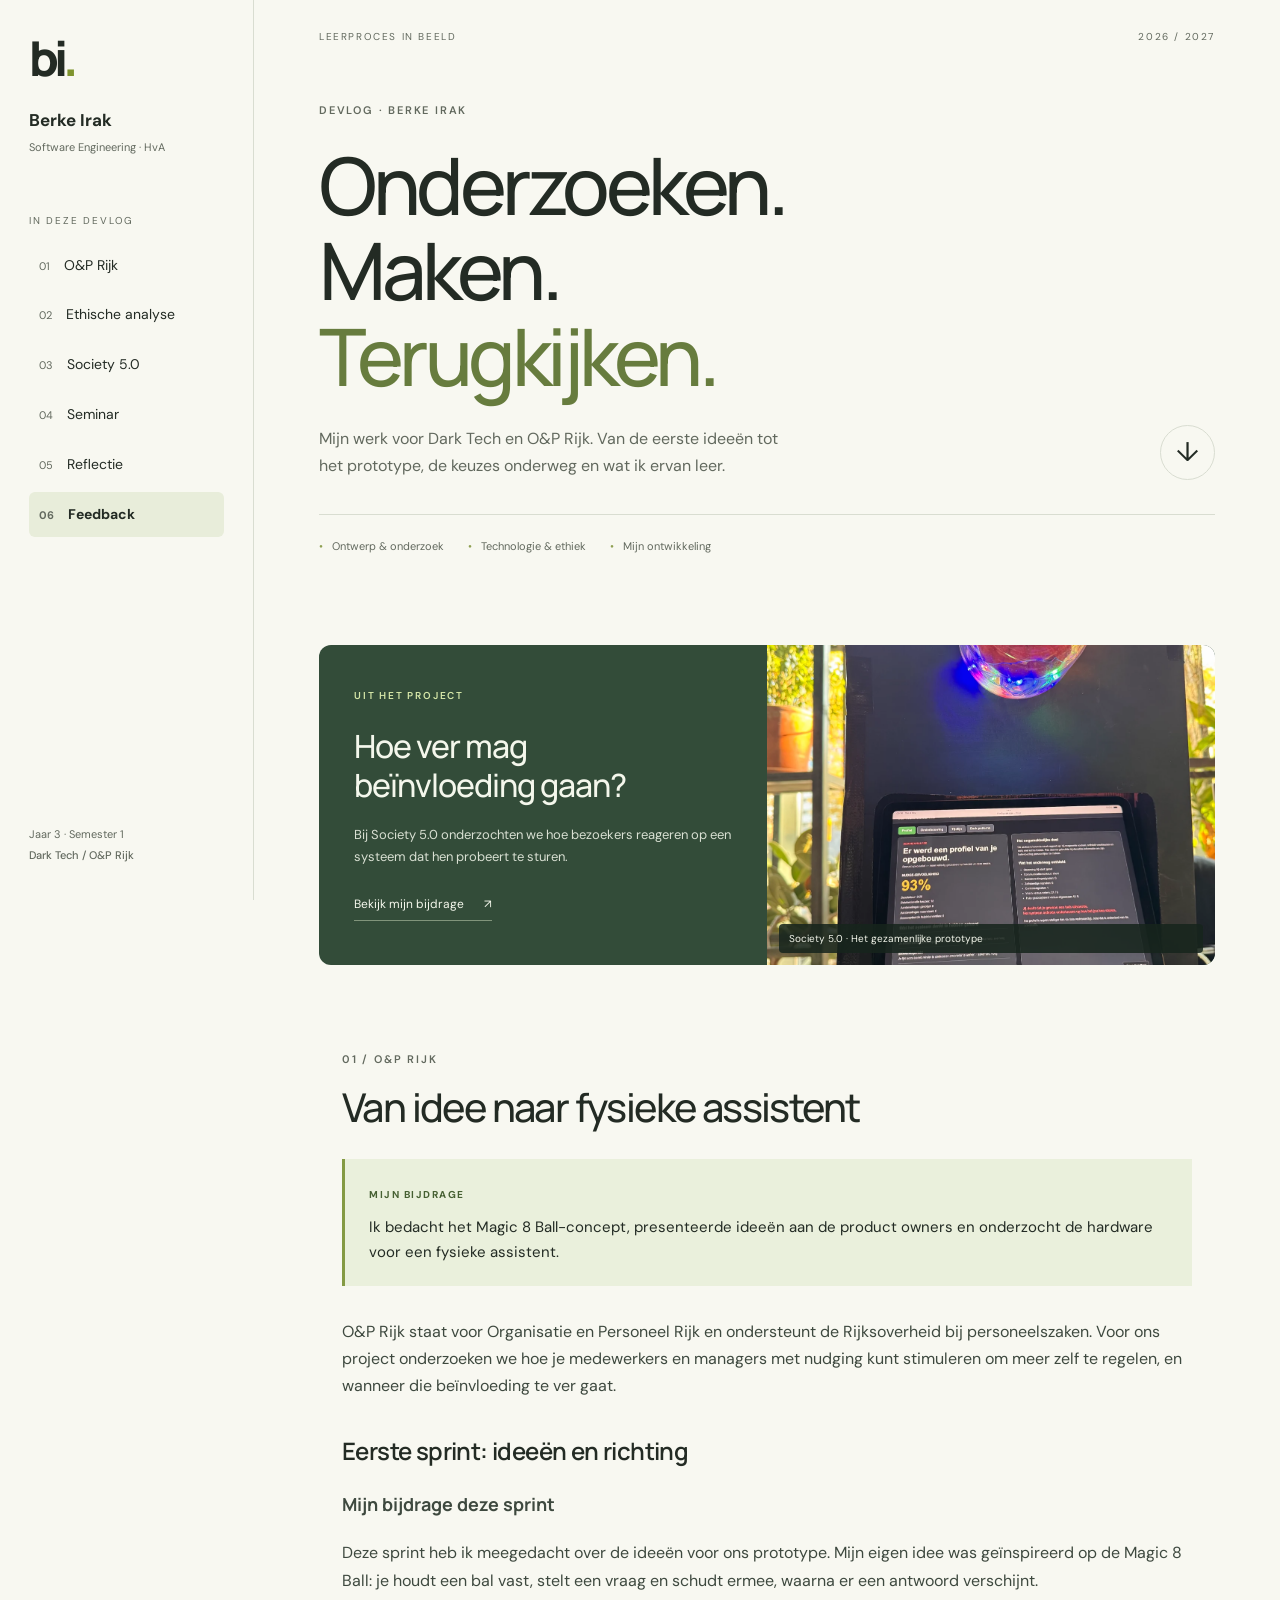
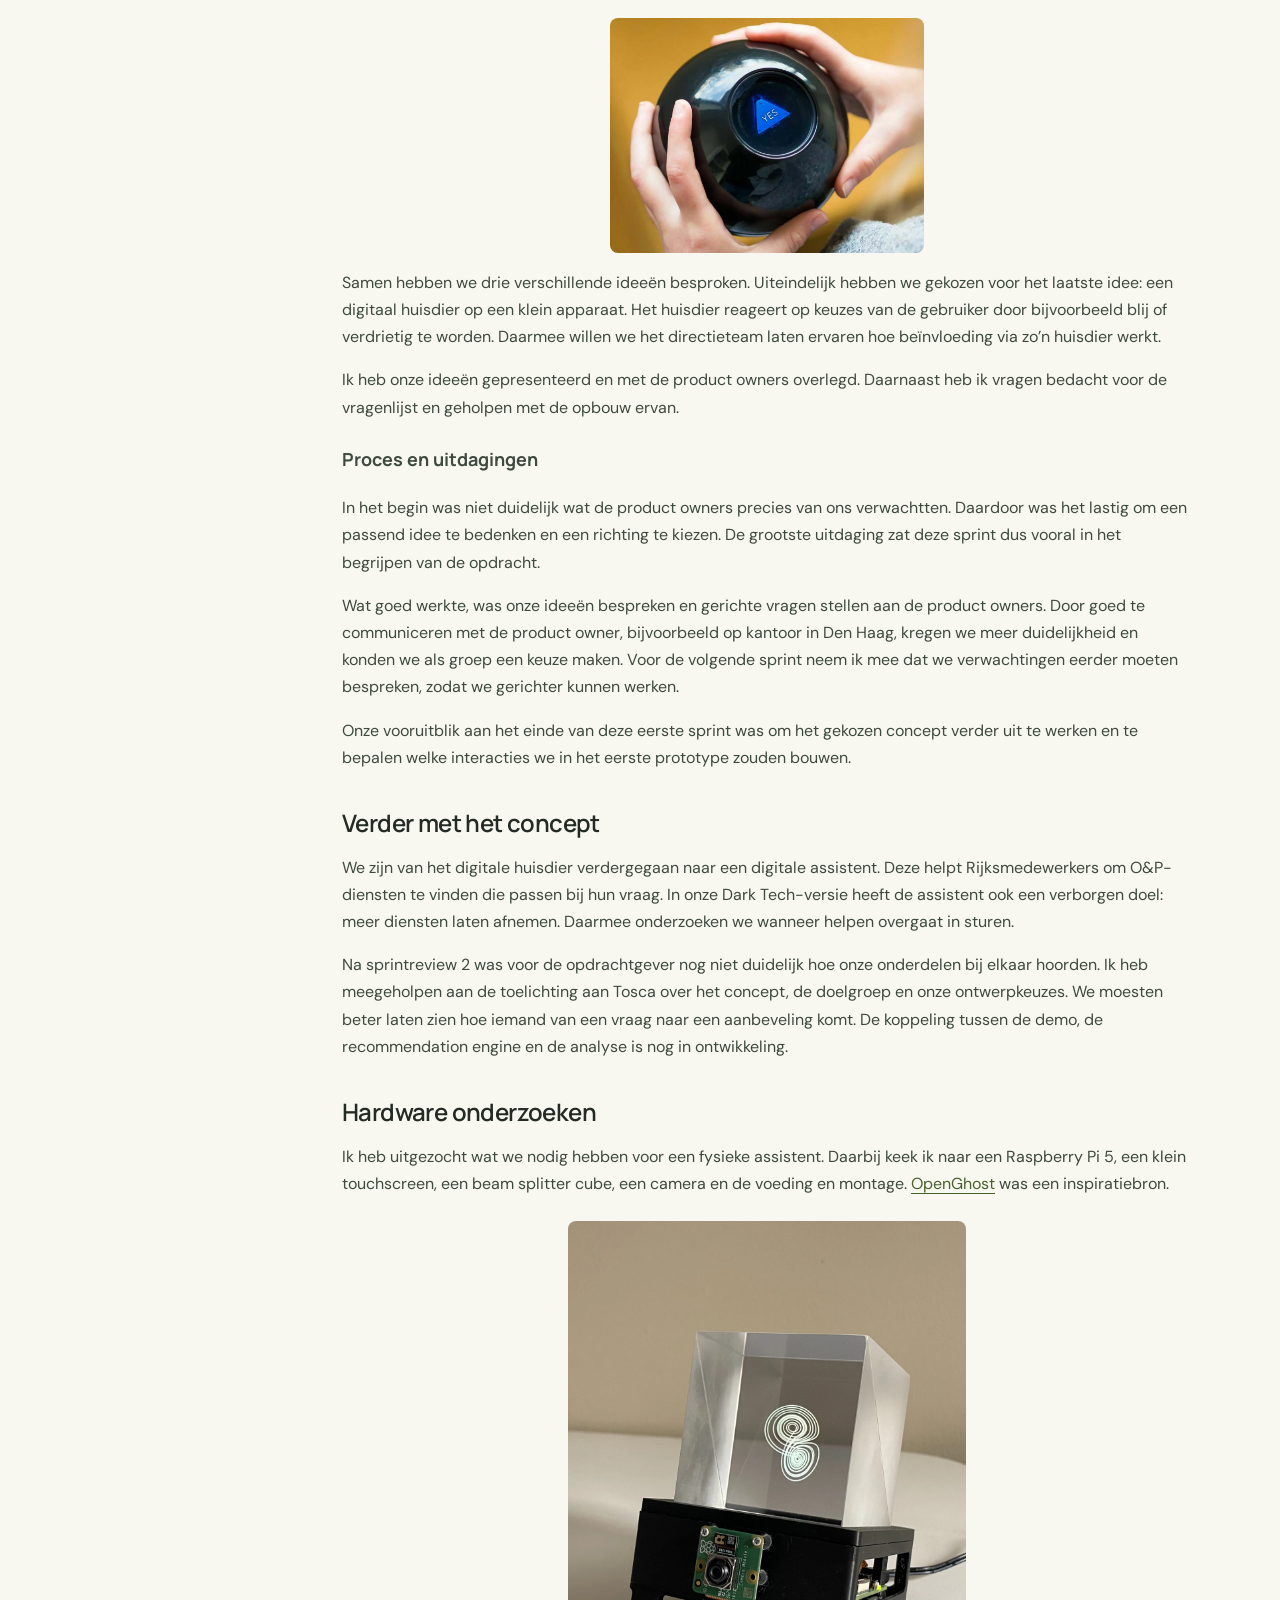
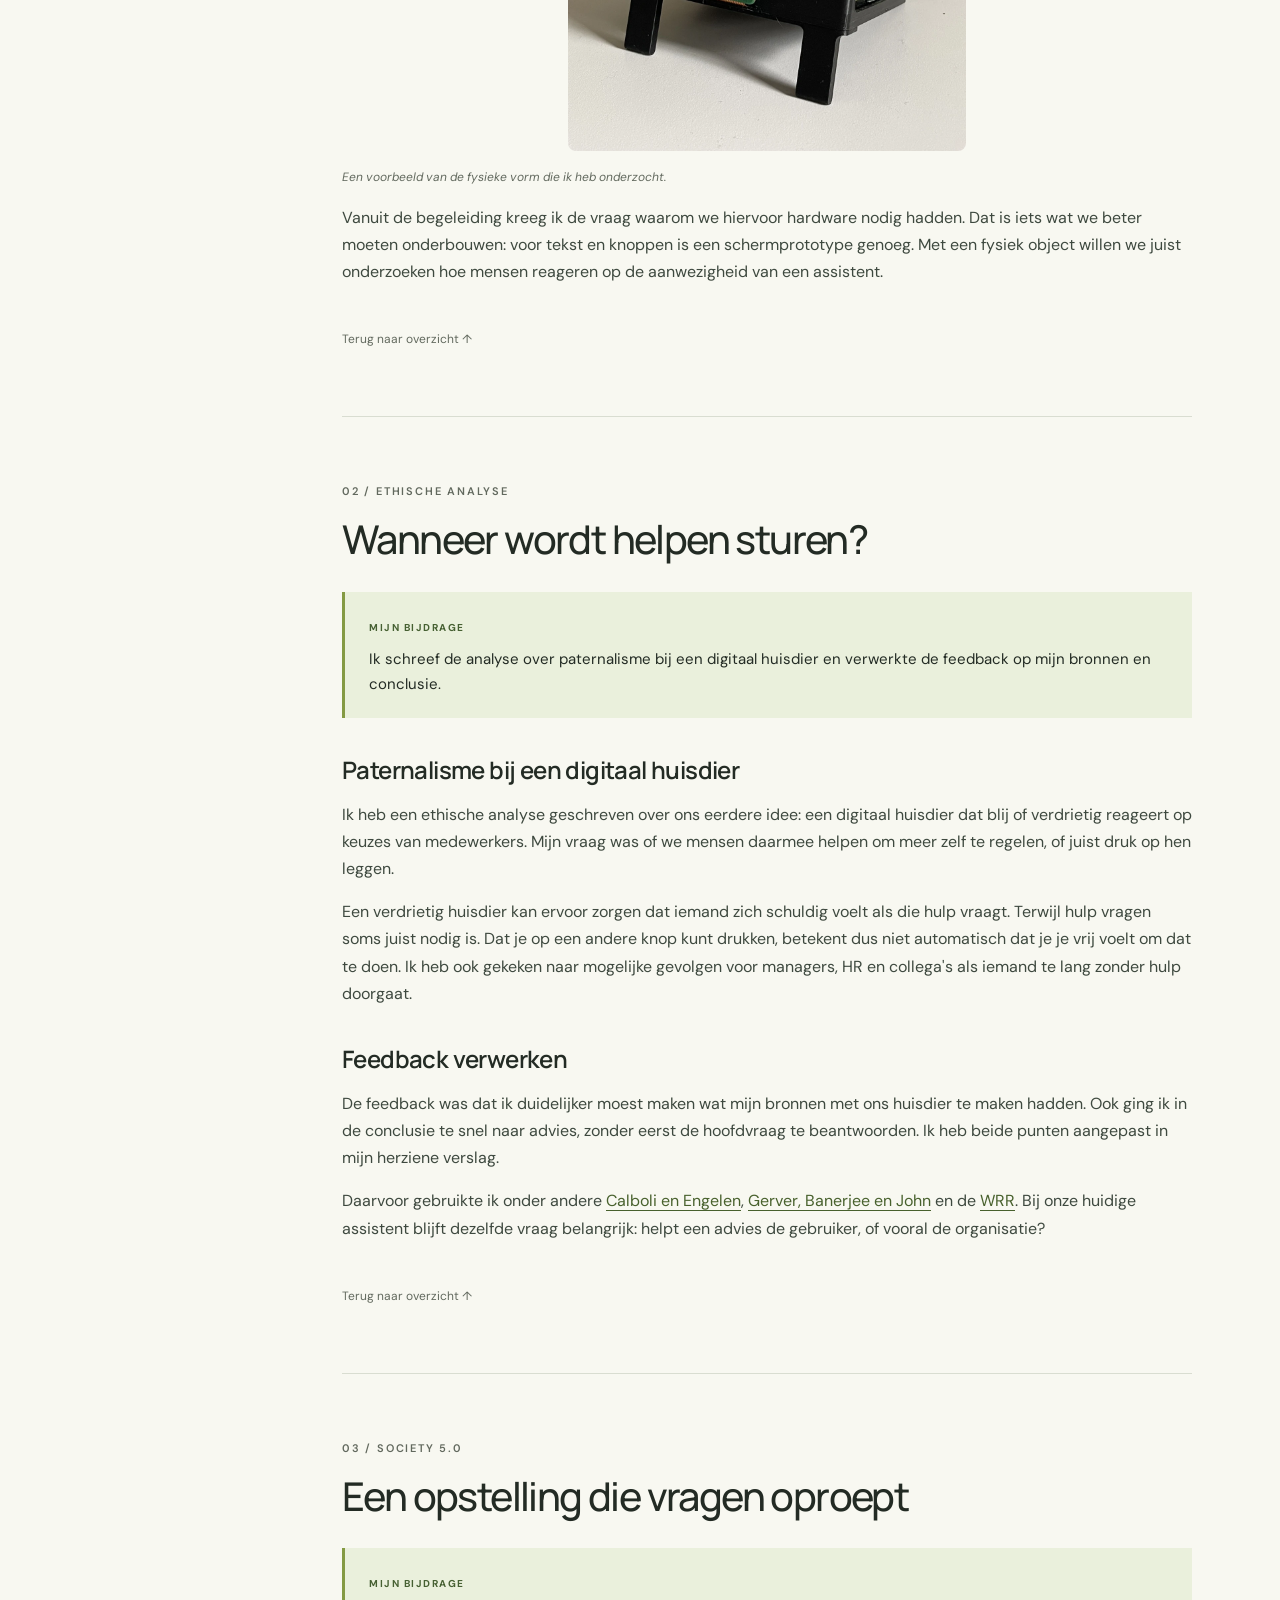
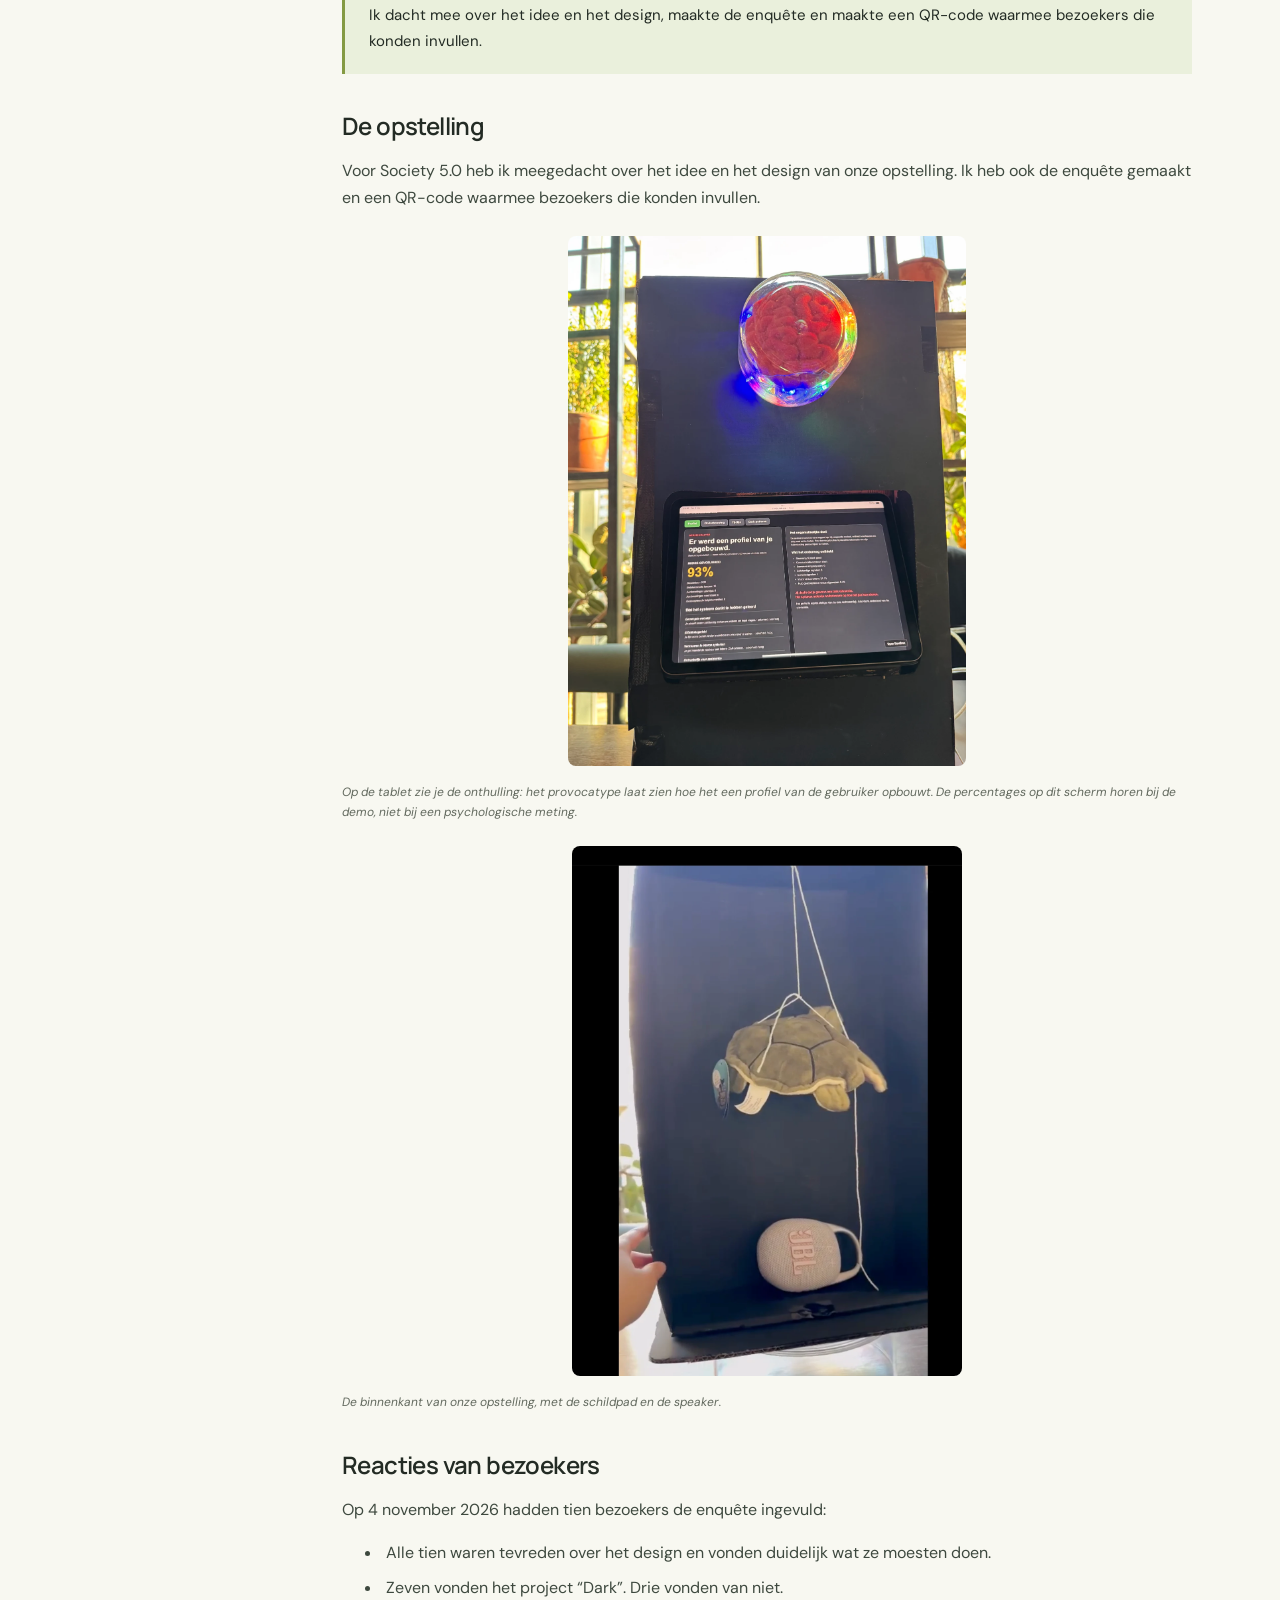
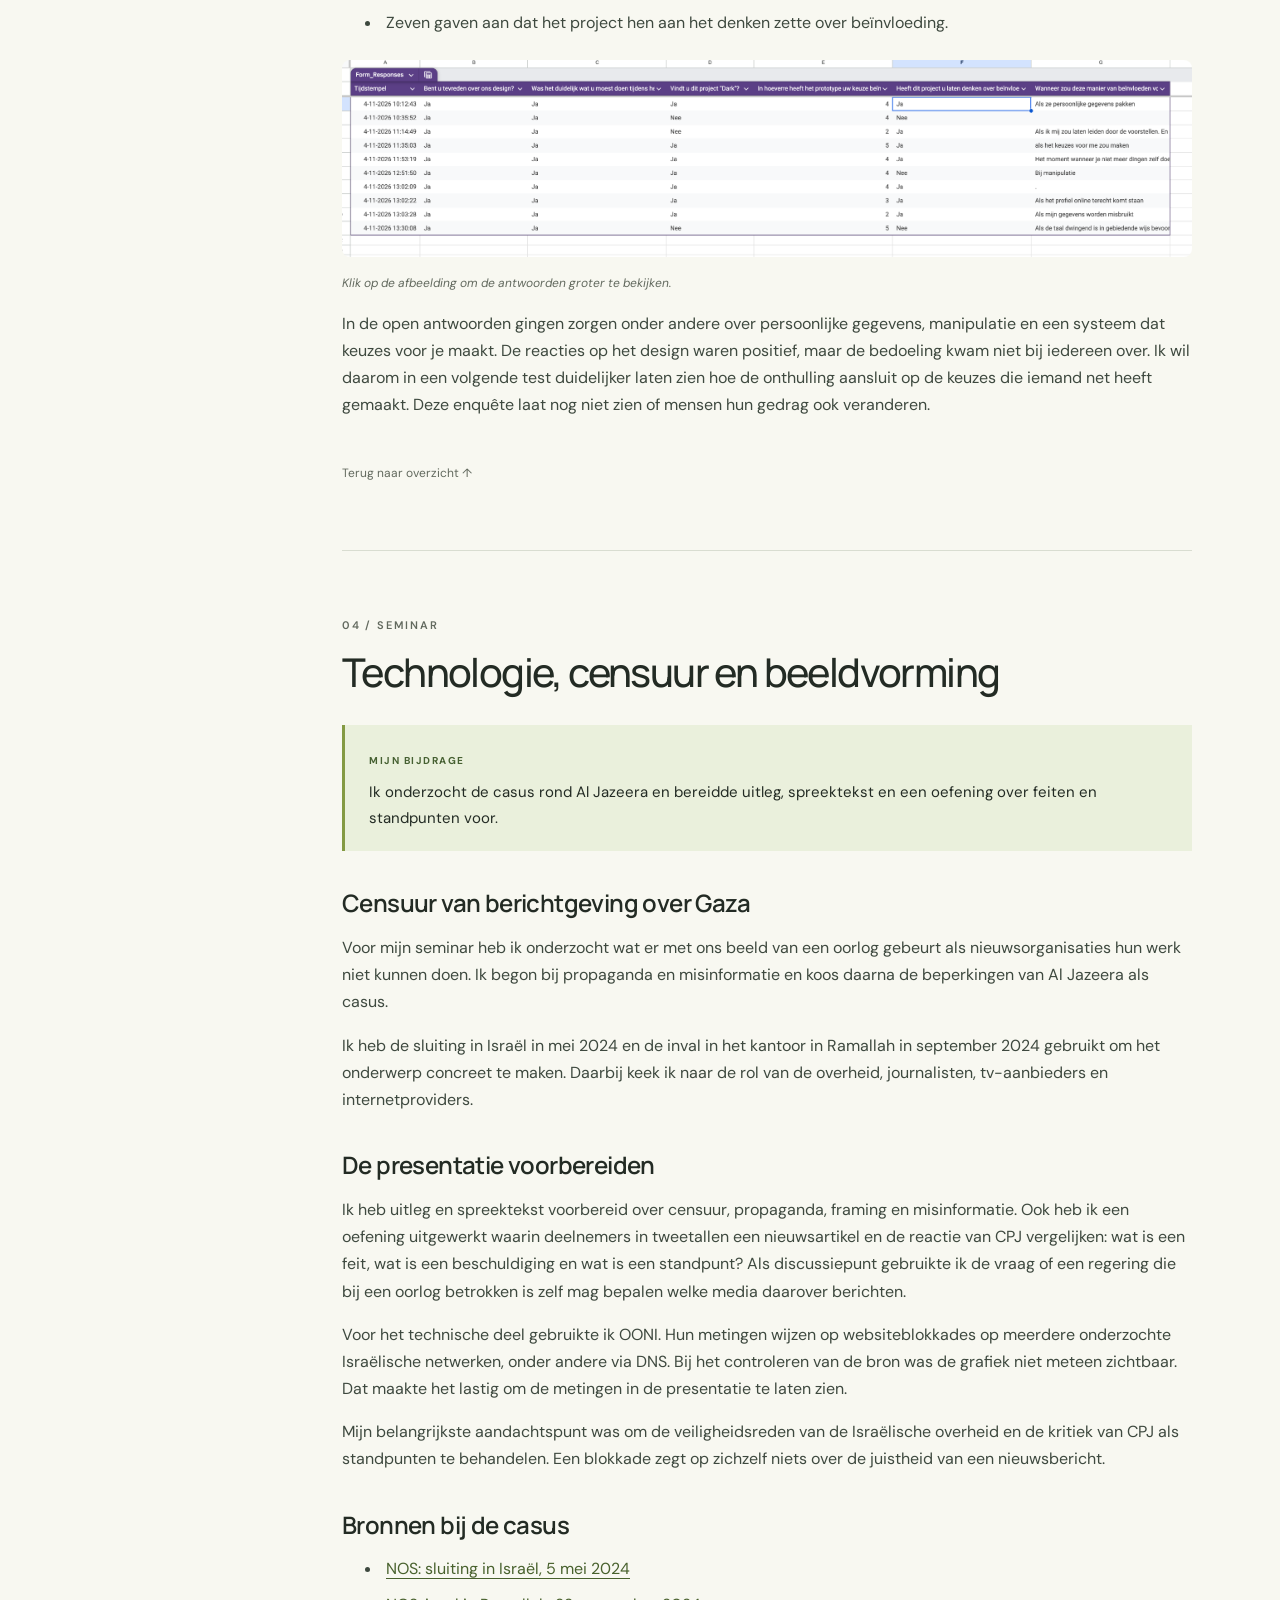
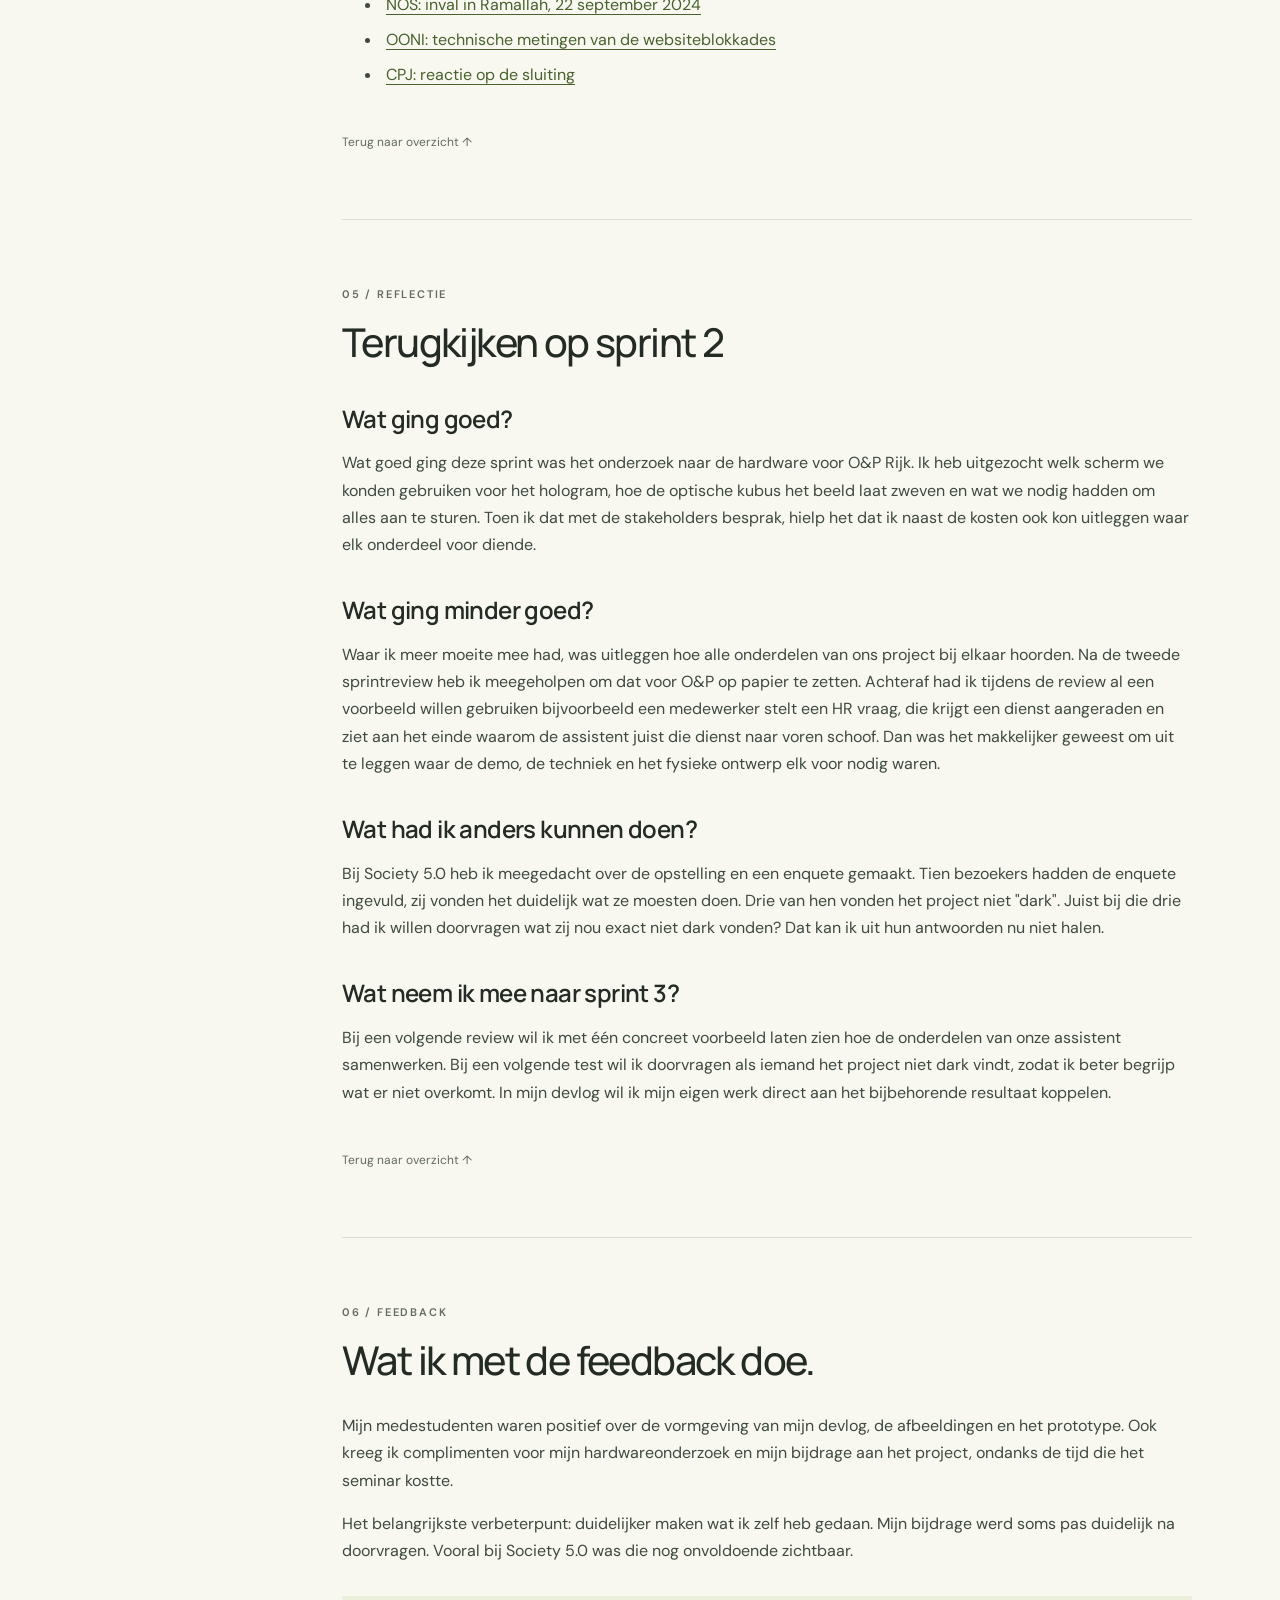
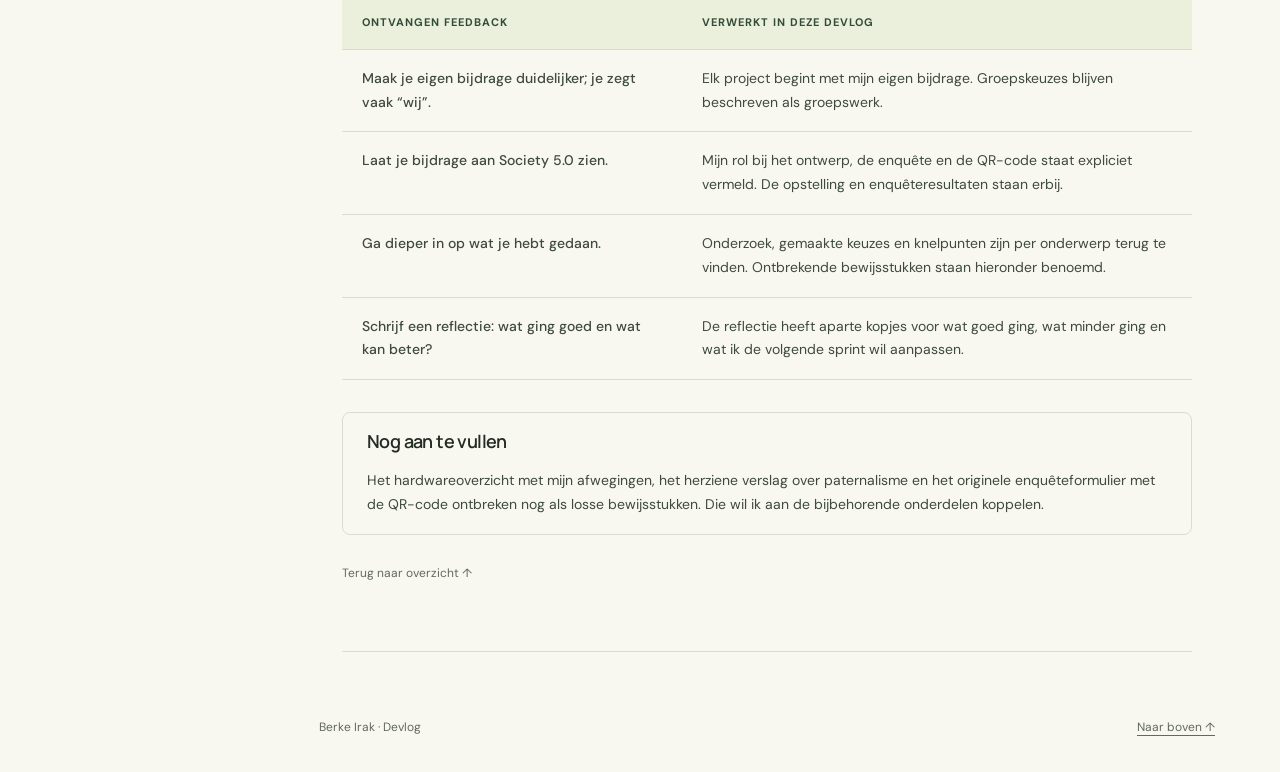
==== index.html @ 3cefe97e "Add devlog website with project contributions, reflection and feedback" ====
<!doctype html>
<html lang="nl"><head><meta charset="utf-8"><meta name="viewport" content="width=device-width, initial-scale=1"><meta name="description" content="Devlog van Berke Irak voor Dark Tech en O&P Rijk. Mijn bijdrage, onderzoek, resultaten en reflectie in jaar 3, semester 1."><title>Devlog — Berke Irak</title><link rel="stylesheet" href="styles.css"><script src="script.js" defer></script></head>
<body><a class="skip" href="#main">Naar de inhoud</a><aside class="sidebar"><a class="brand" href="#overzicht" aria-label="Berke Irak, overzicht">bi<span>.</span></a><div class="identity"><strong>Berke Irak</strong><span>Software Engineering · HvA</span></div><p class="nav-label">IN DEZE DEVLOG</p><nav aria-label="Onderdelen"><a href="#op"><span>01</span>O&P Rijk</a><a href="#ethiek"><span>02</span>Ethische analyse</a><a href="#society"><span>03</span>Society 5.0</a><a href="#seminar"><span>04</span>Seminar</a><a href="#reflectie"><span>05</span>Reflectie</a><a href="#feedback"><span>06</span>Feedback</a></nav><div class="sidebar-foot">Jaar 3 · Semester 1<br><strong>Dark Tech / O&P Rijk</strong></div></aside>
<main id="main"><header id="overzicht" class="hero"><div class="topline"><span>LEERPROCES IN BEELD</span><span>2026 / 2027</span></div><p class="eyebrow">Devlog · Berke Irak</p><h1>Onderzoeken.<br>Maken.<br><em>Terugkijken.</em></h1><div class="hero-bottom"><p>Mijn werk voor Dark Tech en O&P Rijk. Van de eerste ideeën tot het prototype, de keuzes onderweg en wat ik ervan leer.</p><a class="start" href="#op" aria-label="Begin bij O&P Rijk">↓</a></div><div class="topic-line"><span>Ontwerp & onderzoek</span><span>Technologie & ethiek</span><span>Mijn ontwikkeling</span></div></header>
<div class="featured"><div><span class="eyebrow">UIT HET PROJECT</span><h2>Hoe ver mag<br>beïnvloeding gaan?</h2><p>Bij Society 5.0 onderzochten we hoe bezoekers reageren op een systeem dat hen probeert te sturen.</p><a href="#society">Bekijk mijn bijdrage <span aria-hidden="true">↗</span></a></div><figure><img src="assets/society50-opstelling-brein-tablet.webp" alt="Het gezamenlijke Society 5.0-prototype: verlicht brein en tablet."><figcaption>Society 5.0 · Het gezamenlijke prototype</figcaption></figure></div>
<section id="op" class="chapter"><header class="chapter-head"><p class="eyebrow">01 / O&P Rijk</p><h2>Van idee naar fysieke assistent</h2></header><aside class="contribution"><span>MIJN BIJDRAGE</span><p>Ik bedacht het Magic 8 Ball-concept, presenteerde ideeën aan de product owners en onderzocht de hardware voor een fysieke assistent.</p></aside><div class="prose">
<p>O&amp;P Rijk staat voor Organisatie en Personeel Rijk en ondersteunt de Rijksoverheid bij personeelszaken. Voor ons project onderzoeken we hoe je medewerkers en managers met nudging kunt stimuleren om meer zelf te regelen, en wanneer die beïnvloeding te ver gaat.</p>
<h3 id="eerste-sprint-ideeen-en-richting">Eerste sprint: ideeën en richting</h3>
<h4 id="mijn-bijdrage-deze-sprint">Mijn bijdrage deze sprint</h4>
<p>Deze sprint heb ik meegedacht over de ideeën voor ons prototype. Mijn eigen idee was geïnspireerd op de Magic 8 Ball: je houdt een bal vast, stelt een vraag en schudt ermee, waarna er een antwoord verschijnt.</p>
<p><img loading="lazy" alt="8ball" src="assets/8ball.webp" /></p>
<p>Samen hebben we drie verschillende ideeën besproken. Uiteindelijk hebben we gekozen voor het laatste idee: een digitaal huisdier op een klein apparaat. Het huisdier reageert op keuzes van de gebruiker door bijvoorbeeld blij of verdrietig te worden. Daarmee willen we het directieteam laten ervaren hoe beïnvloeding via zo’n huisdier werkt.</p>
<p>Ik heb onze ideeën gepresenteerd en met de product owners overlegd. Daarnaast heb ik vragen bedacht voor de vragenlijst en geholpen met de opbouw ervan.</p>
<h4 id="proces-en-uitdagingen">Proces en uitdagingen</h4>
<p>In het begin was niet duidelijk wat de product owners precies van ons verwachtten. Daardoor was het lastig om een passend idee te bedenken en een richting te kiezen. De grootste uitdaging zat deze sprint dus vooral in het begrijpen van de opdracht.</p>
<p>Wat goed werkte, was onze ideeën bespreken en gerichte vragen stellen aan de product owners. Door goed te communiceren met de product owner, bijvoorbeeld op kantoor in Den Haag, kregen we meer duidelijkheid en konden we als groep een keuze maken. Voor de volgende sprint neem ik mee dat we verwachtingen eerder moeten bespreken, zodat we gerichter kunnen werken.</p>
<p>Onze vooruitblik aan het einde van deze eerste sprint was om het gekozen concept verder uit te werken en te bepalen welke interacties we in het eerste prototype zouden bouwen.</p>
<h3 id="verder-met-het-concept">Verder met het concept</h3>
<p>We zijn van het digitale huisdier verdergegaan naar een digitale assistent. Deze helpt Rijksmedewerkers om O&amp;P-diensten te vinden die passen bij hun vraag. In onze Dark Tech-versie heeft de assistent ook een verborgen doel: meer diensten laten afnemen. Daarmee onderzoeken we wanneer helpen overgaat in sturen.</p>
<p>Na sprintreview 2 was voor de opdrachtgever nog niet duidelijk hoe onze onderdelen bij elkaar hoorden. Ik heb meegeholpen aan de toelichting aan Tosca over het concept, de doelgroep en onze ontwerpkeuzes. We moesten beter laten zien hoe iemand van een vraag naar een aanbeveling komt. De koppeling tussen de demo, de recommendation engine en de analyse is nog in ontwikkeling.</p>
<h3 id="hardware-onderzoeken">Hardware onderzoeken</h3>
<p>Ik heb uitgezocht wat we nodig hebben voor een fysieke assistent. Daarbij keek ik naar een Raspberry Pi 5, een klein touchscreen, een beam splitter cube, een camera en de voeding en montage. <a href="https://github.com/xanderchinxyz/OpenGhost">OpenGhost</a> was een inspiratiebron.</p>
<p><img loading="lazy" alt="Optische displayopstelling met een cameramodule." src="assets/hologram-hardware-opstelling.webp" /></p>
<p><em>Een voorbeeld van de fysieke vorm die ik heb onderzocht.</em></p>
<p>Vanuit de begeleiding kreeg ik de vraag waarom we hiervoor hardware nodig hadden. Dat is iets wat we beter moeten onderbouwen: voor tekst en knoppen is een schermprototype genoeg. Met een fysiek object willen we juist onderzoeken hoe mensen reageren op de aanwezigheid van een assistent.</p>

</div><a class="back" href="#overzicht">Terug naar overzicht ↑</a></section><section id="ethiek" class="chapter"><header class="chapter-head"><p class="eyebrow">02 / Ethische analyse</p><h2>Wanneer wordt helpen sturen?</h2></header><aside class="contribution"><span>MIJN BIJDRAGE</span><p>Ik schreef de analyse over paternalisme bij een digitaal huisdier en verwerkte de feedback op mijn bronnen en conclusie.</p></aside><div class="prose">
<h3 id="paternalisme-bij-een-digitaal-huisdier">Paternalisme bij een digitaal huisdier</h3>
<p>Ik heb een ethische analyse geschreven over ons eerdere idee: een digitaal huisdier dat blij of verdrietig reageert op keuzes van medewerkers. Mijn vraag was of we mensen daarmee helpen om meer zelf te regelen, of juist druk op hen leggen.</p>
<p>Een verdrietig huisdier kan ervoor zorgen dat iemand zich schuldig voelt als die hulp vraagt. Terwijl hulp vragen soms juist nodig is. Dat je op een andere knop kunt drukken, betekent dus niet automatisch dat je je vrij voelt om dat te doen. Ik heb ook gekeken naar mogelijke gevolgen voor managers, HR en collega's als iemand te lang zonder hulp doorgaat.</p>
<h3 id="feedback-verwerken">Feedback verwerken</h3>
<p>De feedback was dat ik duidelijker moest maken wat mijn bronnen met ons huisdier te maken hadden. Ook ging ik in de conclusie te snel naar advies, zonder eerst de hoofdvraag te beantwoorden. Ik heb beide punten aangepast in mijn herziene verslag.</p>
<p>Daarvoor gebruikte ik onder andere <a href="https://doi.org/10.1007/s11299-025-00322-3">Calboli en Engelen</a>, <a href="https://doi.org/10.1038/s41598-024-65122-0">Gerver, Banerjee en John</a> en de <a href="https://www.wrr.nl/documenten/2024/06/10/grip-denken.-van-eigen-verantwoordelijkheid-naar-gedeelde-verantwoordelijkheid">WRR</a>. Bij onze huidige assistent blijft dezelfde vraag belangrijk: helpt een advies de gebruiker, of vooral de organisatie?</p>

</div><a class="back" href="#overzicht">Terug naar overzicht ↑</a></section><section id="society" class="chapter"><header class="chapter-head"><p class="eyebrow">03 / Society 5.0</p><h2>Een opstelling die vragen oproept</h2></header><aside class="contribution"><span>MIJN BIJDRAGE</span><p>Ik dacht mee over het idee en het design, maakte de enquête en maakte een QR-code waarmee bezoekers die konden invullen.</p></aside><div class="prose">
<h3 id="de-opstelling">De opstelling</h3>
<p>Voor Society 5.0 heb ik meegedacht over het idee en het design van onze opstelling. Ik heb ook de enquête gemaakt en een QR-code waarmee bezoekers die konden invullen.</p>
<p><img loading="lazy" alt="Opstelling met een verlicht brein en een tablet." src="assets/society50-opstelling-brein-tablet.webp" /></p>
<p><em>Op de tablet zie je de onthulling: het provocatype laat zien hoe het een profiel van de gebruiker opbouwt. De percentages op dit scherm horen bij de demo, niet bij een psychologische meting.</em></p>
<p><img loading="lazy" alt="Binnenkant van de opstelling met een schildpadknuffel aan touwtjes en een speaker." src="assets/society50-binnenkant-schildpad-speaker.webp" /></p>
<p><em>De binnenkant van onze opstelling, met de schildpad en de speaker.</em></p>
<h3 id="reacties-van-bezoekers">Reacties van bezoekers</h3>
<p>Op 4 november 2026 hadden tien bezoekers de enquête ingevuld:</p>
<ul>
<li>Alle tien waren tevreden over het design en vonden duidelijk wat ze moesten doen.</li>
<li>Zeven vonden het project “Dark”. Drie vonden van niet.</li>
<li>Zeven gaven aan dat het project hen aan het denken zette over beïnvloeding.</li>
</ul>
<p><a href="assets/society50-enquete-resultaten.png"><img loading="lazy" alt="De tien enquêtereacties van bezoekers." src="assets/society50-enquete-resultaten.png" /></a></p>
<p><em>Klik op de afbeelding om de antwoorden groter te bekijken.</em></p>
<p>In de open antwoorden gingen zorgen onder andere over persoonlijke gegevens, manipulatie en een systeem dat keuzes voor je maakt. De reacties op het design waren positief, maar de bedoeling kwam niet bij iedereen over. Ik wil daarom in een volgende test duidelijker laten zien hoe de onthulling aansluit op de keuzes die iemand net heeft gemaakt. Deze enquête laat nog niet zien of mensen hun gedrag ook veranderen.</p>

</div><a class="back" href="#overzicht">Terug naar overzicht ↑</a></section><section id="seminar" class="chapter"><header class="chapter-head"><p class="eyebrow">04 / Seminar</p><h2>Technologie, censuur en beeldvorming</h2></header><aside class="contribution"><span>MIJN BIJDRAGE</span><p>Ik onderzocht de casus rond Al Jazeera en bereidde uitleg, spreektekst en een oefening over feiten en standpunten voor.</p></aside><div class="prose">
<h3 id="censuur-van-berichtgeving-over-gaza">Censuur van berichtgeving over Gaza</h3>
<p>Voor mijn seminar heb ik onderzocht wat er met ons beeld van een oorlog gebeurt als nieuwsorganisaties hun werk niet kunnen doen. Ik begon bij propaganda en misinformatie en koos daarna de beperkingen van Al Jazeera als casus.</p>
<p>Ik heb de sluiting in Israël in mei 2024 en de inval in het kantoor in Ramallah in september 2024 gebruikt om het onderwerp concreet te maken. Daarbij keek ik naar de rol van de overheid, journalisten, tv-aanbieders en internetproviders.</p>
<h3 id="de-presentatie-voorbereiden">De presentatie voorbereiden</h3>
<p>Ik heb uitleg en spreektekst voorbereid over censuur, propaganda, framing en misinformatie. Ook heb ik een oefening uitgewerkt waarin deelnemers in tweetallen een nieuwsartikel en de reactie van CPJ vergelijken: wat is een feit, wat is een beschuldiging en wat is een standpunt? Als discussiepunt gebruikte ik de vraag of een regering die bij een oorlog betrokken is zelf mag bepalen welke media daarover berichten.</p>
<p>Voor het technische deel gebruikte ik OONI. Hun metingen wijzen op websiteblokkades op meerdere onderzochte Israëlische netwerken, onder andere via DNS. Bij het controleren van de bron was de grafiek niet meteen zichtbaar. Dat maakte het lastig om de metingen in de presentatie te laten zien.</p>
<p>Mijn belangrijkste aandachtspunt was om de veiligheidsreden van de Israëlische overheid en de kritiek van CPJ als standpunten te behandelen. Een blokkade zegt op zichzelf niets over de juistheid van een nieuwsbericht.</p>
<h3 id="bronnen-bij-de-casus">Bronnen bij de casus</h3>
<ul>
<li><a href="https://nos.nl/artikel/2519326-israel-valt-kantoor-van-nieuwszender-al-jazeera-binnen-apparatuur-in-beslag-genomen">NOS: sluiting in Israël, 5 mei 2024</a></li>
<li><a href="https://nos.nl/collectie/13959/artikel/2538097-israel-valt-kantoor-al-jazeera-in-ramallah-binnen-en-geeft-bevel-tot-sluiting">NOS: inval in Ramallah, 22 september 2024</a></li>
<li><a href="https://explorer.ooni.org/findings/2024-israel-blocks-al-jazeera-following-decision-to-suspend-its">OONI: technische metingen van de websiteblokkades</a></li>
<li><a href="https://cpj.org/2024/05/cpj-condemns-israeli-vote-to-shut-down-al-jazeera-warns-of-alarming-precedent/">CPJ: reactie op de sluiting</a></li>
</ul>
</div><a class="back" href="#overzicht">Terug naar overzicht ↑</a></section><section id="reflectie" class="chapter"><header class="chapter-head"><p class="eyebrow">05 / Reflectie</p><h2>Terugkijken op sprint 2</h2></header><div class="prose"><h3>Wat ging goed?</h3><p>Wat goed ging deze sprint was het onderzoek naar de hardware voor O&amp;P Rijk. Ik heb uitgezocht welk scherm we konden gebruiken voor het hologram, hoe de optische kubus het beeld laat zweven en wat we nodig hadden om alles aan te sturen. Toen ik dat met de stakeholders besprak, hielp het dat ik naast de kosten ook kon uitleggen waar elk onderdeel voor diende. </p><h3>Wat ging minder goed?</h3><p>Waar ik meer moeite mee had, was uitleggen hoe alle onderdelen van ons project bij elkaar hoorden. Na de tweede sprintreview heb ik meegeholpen om dat voor O&amp;P op papier te zetten. Achteraf had ik tijdens de review al een voorbeeld willen gebruiken bijvoorbeeld een medewerker stelt een HR vraag, die krijgt een dienst aangeraden en ziet aan het einde waarom de assistent juist die dienst naar voren schoof. Dan was het makkelijker geweest om uit te leggen waar de demo, de techniek en het fysieke ontwerp elk voor nodig waren.</p><h3>Wat had ik anders kunnen doen?</h3><p>Bij Society 5.0 heb ik meegedacht over de opstelling en een enquete gemaakt. Tien bezoekers hadden de enquete ingevuld, zij vonden het duidelijk wat ze moesten doen. Drie van hen vonden het project niet "dark". Juist bij die drie had ik willen doorvragen wat zij nou exact niet dark vonden? Dat kan ik uit hun antwoorden nu niet halen.</p><h3>Wat neem ik mee naar sprint 3?</h3><p>Bij een volgende review wil ik met één concreet voorbeeld laten zien hoe de onderdelen van onze assistent samenwerken. Bij een volgende test wil ik doorvragen als iemand het project niet dark vindt, zodat ik beter begrijp wat er niet overkomt. In mijn devlog wil ik mijn eigen werk direct aan het bijbehorende resultaat koppelen.</p></div><a class="back" href="#overzicht">Terug naar overzicht ↑</a></section><section id="feedback" class="chapter"><header class="chapter-head"><p class="eyebrow">06 / Feedback</p><h2>Wat ik met de feedback doe.</h2></header><div class="prose"><div class="feedback-intro"><p>Mijn medestudenten waren positief over de vormgeving van mijn devlog, de afbeeldingen en het prototype. Ook kreeg ik complimenten voor mijn hardwareonderzoek en mijn bijdrage aan het project, ondanks de tijd die het seminar kostte.</p><p>Het belangrijkste verbeterpunt: duidelijker maken wat ik zelf heb gedaan. Mijn bijdrage werd soms pas duidelijk na doorvragen. Vooral bij Society 5.0 was die nog onvoldoende zichtbaar.</p></div>
<div class="table-wrap"><table><thead><tr><th>Ontvangen feedback</th><th>Verwerkt in deze devlog</th></tr></thead><tbody>
<tr><td>Maak je eigen bijdrage duidelijker; je zegt vaak “wij”.</td><td>Elk project begint met mijn eigen bijdrage. Groepskeuzes blijven beschreven als groepswerk.</td></tr>
<tr><td>Laat je bijdrage aan Society 5.0 zien.</td><td>Mijn rol bij het ontwerp, de enquête en de QR-code staat expliciet vermeld. De opstelling en enquêteresultaten staan erbij.</td></tr>
<tr><td>Ga dieper in op wat je hebt gedaan.</td><td>Onderzoek, gemaakte keuzes en knelpunten zijn per onderwerp terug te vinden. Ontbrekende bewijsstukken staan hieronder benoemd.</td></tr>
<tr><td>Schrijf een reflectie: wat ging goed en wat kan beter?</td><td>De reflectie heeft aparte kopjes voor wat goed ging, wat minder ging en wat ik de volgende sprint wil aanpassen.</td></tr>
</tbody></table></div>
<aside class="evidence"><h3>Nog aan te vullen</h3><p>Het hardwareoverzicht met mijn afwegingen, het herziene verslag over paternalisme en het originele enquêteformulier met de QR-code ontbreken nog als losse bewijsstukken. Die wil ik aan de bijbehorende onderdelen koppelen.</p></aside></div><a class="back" href="#overzicht">Terug naar overzicht ↑</a></section><footer><span>Berke Irak · Devlog</span><a href="#overzicht">Naar boven ↑</a></footer></main></body></html>
---- styles.css ----
@import url('https://fonts.googleapis.com/css2?family=DM+Sans:wght@400;500;600;700&family=Manrope:wght@400;500;600;700;800&display=swap');
:root{--paper:#f8f8f1;--ink:#232b24;--muted:#62695e;--line:#d9ddd1;--green:#334c39;--accent:#d8eb83}*{box-sizing:border-box}html{scroll-behavior:smooth;scroll-padding-top:30px}body{margin:0;background:var(--paper);color:var(--ink);font-family:'DM Sans',sans-serif;font-size:16px;line-height:1.7}a{color:inherit;text-underline-offset:4px}a:focus-visible{outline:3px solid #708a30;outline-offset:5px}.skip{position:fixed;left:20px;top:-100px;z-index:10;padding:12px;background:var(--accent)}.skip:focus{top:10px}.sidebar{width:254px;position:fixed;inset:0 auto 0 0;border-right:1px solid var(--line);padding:34px 29px;display:flex;flex-direction:column;background:var(--paper)}.brand{font-family:Manrope,sans-serif;font-size:48px;font-weight:800;letter-spacing:-5px;text-decoration:none;line-height:1}.brand span{color:#7f942e}.identity{display:grid;margin-top:24px;gap:3px}.identity strong{font-size:17px}.identity>span{font-size:11px;color:var(--muted)}.nav-label{font-size:10px;letter-spacing:1.8px;margin:55px 0 14px;color:var(--muted)}nav{display:grid;gap:4px}nav a{display:flex;gap:14px;text-decoration:none;font-size:14px;padding:11px 10px;border-radius:6px}nav a span{font-size:11px;color:var(--muted);padding-top:3px}nav a:hover,nav a[aria-current]{background:#e8edda}nav a[aria-current]{font-weight:700}.sidebar-foot{margin-top:auto;padding-top:30px;font-size:11px;color:var(--muted);line-height:1.9}.sidebar-foot strong{font-weight:500}main{margin-left:254px;padding:0 65px;max-width:1500px}.hero{padding:28px 0 0;min-height:620px}.topline{display:flex;justify-content:space-between;font-size:10px;letter-spacing:1.6px;color:var(--muted);padding-bottom:45px}.eyebrow{font-size:11px;font-weight:600;text-transform:uppercase;letter-spacing:1.8px;color:var(--muted)}h1,h2,h3,h4{font-family:Manrope,sans-serif;line-height:1.2}h1{font-size:clamp(54px,6.2vw,94px);line-height:1.08;letter-spacing:-4.5px;font-weight:500;margin:22px 0 26px}h1 em{font-style:normal;color:#677c3e}.hero-bottom{display:flex;align-items:center;justify-content:space-between;gap:30px}.hero-bottom p{max-width:460px;font-size:16px;color:var(--muted);margin:0}.start{width:55px;height:55px;border:1px solid var(--line);border-radius:50%;display:grid;place-items:center;text-decoration:none;font-size:27px}.start:hover{background:var(--accent)}.topic-line{display:flex;flex-wrap:wrap;gap:12px 24px;margin-top:34px;padding:22px 0;border-top:1px solid var(--line);font-size:11px;color:var(--muted)}.topic-line span::before{content:'•';margin-right:9px;color:#8fa052}.featured{display:grid;grid-template-columns:1fr 1fr;background:var(--green);color:#f4f7ec;border-radius:12px;overflow:hidden;margin:25px 0 85px}.featured>div{padding:35px}.featured .eyebrow{color:#d6e7a8;font-size:10px}.featured h2{font-size:32px;font-weight:500;letter-spacing:-1px;margin:20px 0}.featured p{font-size:13px;color:#d9e0d3}.featured a{display:inline-flex;gap:20px;font-size:12px;margin-top:13px;text-decoration:none;border-bottom:1px solid #81947b;padding-bottom:5px}.featured figure{margin:0;position:relative;min-height:320px}.featured img{height:100%;width:100%;object-fit:cover;position:absolute}.featured figcaption{position:absolute;bottom:12px;left:12px;right:12px;background:#17251ddb;padding:6px 10px;border-radius:4px;font-size:10px}.chapter{max-width:850px;padding:0 0 65px;margin:0 auto 65px;border-bottom:1px solid var(--line);scroll-margin-top:30px}.chapter-head{margin-bottom:28px}.chapter h2{font-size:clamp(30px,3.1vw,45px);font-weight:500;letter-spacing:-1.6px;margin:15px 0}.contribution{background:#eaf0dc;border-left:3px solid #849a43;padding:20px 24px;margin-bottom:32px}.contribution span{font-size:10px;letter-spacing:1.5px;font-weight:700;color:#466032}.contribution p{margin:8px 0 0;font-size:15px}.prose{font-size:16px;color:#3e493f}.prose h3{color:var(--ink);font-size:24px;font-weight:600;letter-spacing:-.6px;margin:38px 0 15px}.prose h4{font-size:18px;margin-top:28px}.prose p{margin:16px 0}.prose img{max-width:100%;max-height:530px;width:auto;height:auto;display:block;object-fit:contain;border-radius:8px;margin:24px auto 0}.prose img[alt="8ball"]{max-height:235px}.prose p:has(>em){font-size:12px;color:var(--muted);margin-top:8px}.prose li{padding-left:4px;margin:8px 0}.prose a{overflow-wrap:anywhere;color:#48612d}.back{display:inline-block;text-decoration:none;font-size:12px;margin-top:28px;color:var(--muted)}.table-wrap{overflow-x:auto;margin:32px 0}table{width:100%;border-collapse:collapse;font-size:14px}th{text-align:left;font-size:11px;text-transform:uppercase;letter-spacing:1px;color:var(--green);background:#eaf0dc}td,th{padding:17px 20px;border-bottom:1px solid var(--line);vertical-align:top}td:first-child{width:40%;font-weight:500}.evidence{border:1px solid var(--line);padding:18px 24px;border-radius:8px}.evidence h3{margin:0;font-size:18px}.evidence p{font-size:14px;margin-bottom:0}footer{display:flex;justify-content:space-between;padding:0 0 35px;color:var(--muted);font-size:12px}
@media(min-width:1500px){main{margin-right:auto}}@media(max-width:1050px){.sidebar{width:218px;padding:28px 20px}main{margin-left:218px;padding:0 36px}.featured>div{padding:26px}.featured h2{font-size:27px}}@media(max-width:760px){html{scroll-padding-top:20px}.sidebar{position:static;width:100%;border-right:0;border-bottom:1px solid var(--line);padding:20px 22px;display:grid;grid-template-columns:40px 1fr;gap:12px 18px}.brand{font-size:38px;letter-spacing:-4px}.identity{margin:0}.identity strong{font-size:15px}.identity>span{font-size:10px}.nav-label,.sidebar-foot{display:none}nav{display:flex;grid-column:1/-1;overflow-x:auto;gap:4px;padding-top:6px}nav a{white-space:nowrap;font-size:12px;padding:8px 10px}nav a span{display:none}main{margin:0;padding:0 23px}.hero{min-height:auto;padding-top:22px}.topline{padding-bottom:23px;font-size:9px}.hero h1{font-size:clamp(42px,10vw,72px);letter-spacing:-2.5px}.hero-bottom{gap:18px}.hero-bottom p{font-size:14px}.start{flex-shrink:0;width:44px;height:44px}.topic-line{font-size:10px;gap:9px 16px;margin-top:28px}.featured{grid-template-columns:1fr;margin:15px 0 55px}.featured>div{padding:26px}.featured figure{min-height:270px}.featured h2 br{display:none}.featured h2{font-size:30px}.chapter{margin-bottom:45px;padding-bottom:45px}.chapter h2{letter-spacing:-1px}.prose{font-size:15px}.prose h3{font-size:22px}.contribution{padding:16px 18px}th,td{padding:12px;font-size:12px}footer{font-size:11px}}@media(prefers-reduced-motion:reduce){html{scroll-behavior:auto}}@media print{.sidebar,.topline,.start,.back,footer{display:none}main{margin:0;padding:0}.hero{min-height:auto}.hero h1{font-size:40px}.featured{display:none}.chapter{break-before:page;margin:0;border:0}.prose img{max-height:300px}a{color:inherit!important}}
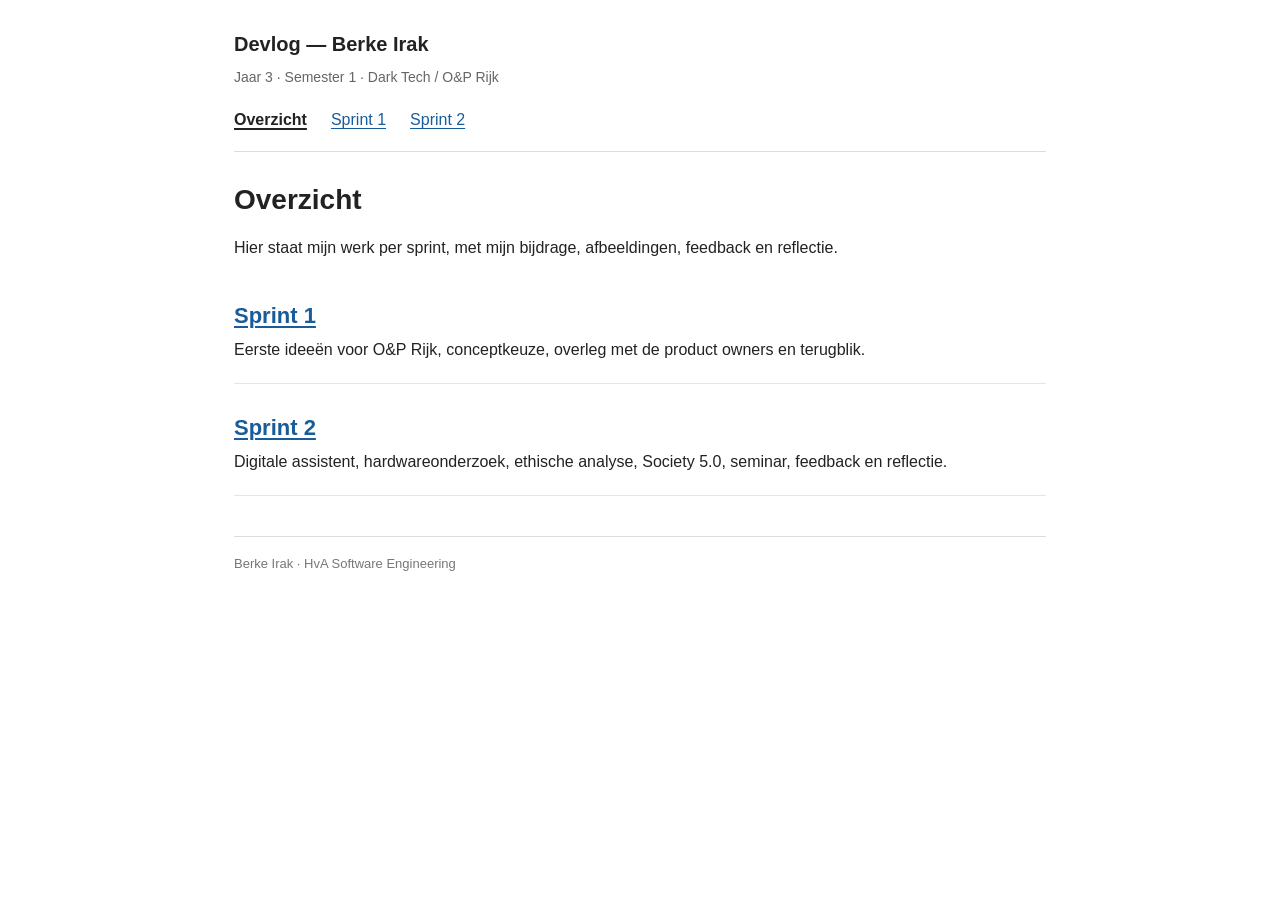
==== commit 4caf0799: "Simplify devlog and organize all content into sprint pages" ====
--- a/index.html
+++ b/index.html
@@ -1,75 +1,20 @@
 <!doctype html>
-<html lang="nl"><head><meta charset="utf-8"><meta name="viewport" content="width=device-width, initial-scale=1"><meta name="description" content="Devlog van Berke Irak voor Dark Tech en O&P Rijk. Mijn bijdrage, onderzoek, resultaten en reflectie in jaar 3, semester 1."><title>Devlog — Berke Irak</title><link rel="stylesheet" href="styles.css"><script src="script.js" defer></script></head>
-<body><a class="skip" href="#main">Naar de inhoud</a><aside class="sidebar"><a class="brand" href="#overzicht" aria-label="Berke Irak, overzicht">bi<span>.</span></a><div class="identity"><strong>Berke Irak</strong><span>Software Engineering · HvA</span></div><p class="nav-label">IN DEZE DEVLOG</p><nav aria-label="Onderdelen"><a href="#op"><span>01</span>O&P Rijk</a><a href="#ethiek"><span>02</span>Ethische analyse</a><a href="#society"><span>03</span>Society 5.0</a><a href="#seminar"><span>04</span>Seminar</a><a href="#reflectie"><span>05</span>Reflectie</a><a href="#feedback"><span>06</span>Feedback</a></nav><div class="sidebar-foot">Jaar 3 · Semester 1<br><strong>Dark Tech / O&P Rijk</strong></div></aside>
-<main id="main"><header id="overzicht" class="hero"><div class="topline"><span>LEERPROCES IN BEELD</span><span>2026 / 2027</span></div><p class="eyebrow">Devlog · Berke Irak</p><h1>Onderzoeken.<br>Maken.<br><em>Terugkijken.</em></h1><div class="hero-bottom"><p>Mijn werk voor Dark Tech en O&P Rijk. Van de eerste ideeën tot het prototype, de keuzes onderweg en wat ik ervan leer.</p><a class="start" href="#op" aria-label="Begin bij O&P Rijk">↓</a></div><div class="topic-line"><span>Ontwerp & onderzoek</span><span>Technologie & ethiek</span><span>Mijn ontwikkeling</span></div></header>
-<div class="featured"><div><span class="eyebrow">UIT HET PROJECT</span><h2>Hoe ver mag<br>beïnvloeding gaan?</h2><p>Bij Society 5.0 onderzochten we hoe bezoekers reageren op een systeem dat hen probeert te sturen.</p><a href="#society">Bekijk mijn bijdrage <span aria-hidden="true">↗</span></a></div><figure><img src="assets/society50-opstelling-brein-tablet.webp" alt="Het gezamenlijke Society 5.0-prototype: verlicht brein en tablet."><figcaption>Society 5.0 · Het gezamenlijke prototype</figcaption></figure></div>
-<section id="op" class="chapter"><header class="chapter-head"><p class="eyebrow">01 / O&P Rijk</p><h2>Van idee naar fysieke assistent</h2></header><aside class="contribution"><span>MIJN BIJDRAGE</span><p>Ik bedacht het Magic 8 Ball-concept, presenteerde ideeën aan de product owners en onderzocht de hardware voor een fysieke assistent.</p></aside><div class="prose">
-<p>O&amp;P Rijk staat voor Organisatie en Personeel Rijk en ondersteunt de Rijksoverheid bij personeelszaken. Voor ons project onderzoeken we hoe je medewerkers en managers met nudging kunt stimuleren om meer zelf te regelen, en wanneer die beïnvloeding te ver gaat.</p>
-<h3 id="eerste-sprint-ideeen-en-richting">Eerste sprint: ideeën en richting</h3>
-<h4 id="mijn-bijdrage-deze-sprint">Mijn bijdrage deze sprint</h4>
-<p>Deze sprint heb ik meegedacht over de ideeën voor ons prototype. Mijn eigen idee was geïnspireerd op de Magic 8 Ball: je houdt een bal vast, stelt een vraag en schudt ermee, waarna er een antwoord verschijnt.</p>
-<p><img loading="lazy" alt="8ball" src="assets/8ball.webp" /></p>
-<p>Samen hebben we drie verschillende ideeën besproken. Uiteindelijk hebben we gekozen voor het laatste idee: een digitaal huisdier op een klein apparaat. Het huisdier reageert op keuzes van de gebruiker door bijvoorbeeld blij of verdrietig te worden. Daarmee willen we het directieteam laten ervaren hoe beïnvloeding via zo’n huisdier werkt.</p>
-<p>Ik heb onze ideeën gepresenteerd en met de product owners overlegd. Daarnaast heb ik vragen bedacht voor de vragenlijst en geholpen met de opbouw ervan.</p>
-<h4 id="proces-en-uitdagingen">Proces en uitdagingen</h4>
-<p>In het begin was niet duidelijk wat de product owners precies van ons verwachtten. Daardoor was het lastig om een passend idee te bedenken en een richting te kiezen. De grootste uitdaging zat deze sprint dus vooral in het begrijpen van de opdracht.</p>
-<p>Wat goed werkte, was onze ideeën bespreken en gerichte vragen stellen aan de product owners. Door goed te communiceren met de product owner, bijvoorbeeld op kantoor in Den Haag, kregen we meer duidelijkheid en konden we als groep een keuze maken. Voor de volgende sprint neem ik mee dat we verwachtingen eerder moeten bespreken, zodat we gerichter kunnen werken.</p>
-<p>Onze vooruitblik aan het einde van deze eerste sprint was om het gekozen concept verder uit te werken en te bepalen welke interacties we in het eerste prototype zouden bouwen.</p>
-<h3 id="verder-met-het-concept">Verder met het concept</h3>
-<p>We zijn van het digitale huisdier verdergegaan naar een digitale assistent. Deze helpt Rijksmedewerkers om O&amp;P-diensten te vinden die passen bij hun vraag. In onze Dark Tech-versie heeft de assistent ook een verborgen doel: meer diensten laten afnemen. Daarmee onderzoeken we wanneer helpen overgaat in sturen.</p>
-<p>Na sprintreview 2 was voor de opdrachtgever nog niet duidelijk hoe onze onderdelen bij elkaar hoorden. Ik heb meegeholpen aan de toelichting aan Tosca over het concept, de doelgroep en onze ontwerpkeuzes. We moesten beter laten zien hoe iemand van een vraag naar een aanbeveling komt. De koppeling tussen de demo, de recommendation engine en de analyse is nog in ontwikkeling.</p>
-<h3 id="hardware-onderzoeken">Hardware onderzoeken</h3>
-<p>Ik heb uitgezocht wat we nodig hebben voor een fysieke assistent. Daarbij keek ik naar een Raspberry Pi 5, een klein touchscreen, een beam splitter cube, een camera en de voeding en montage. <a href="https://github.com/xanderchinxyz/OpenGhost">OpenGhost</a> was een inspiratiebron.</p>
-<p><img loading="lazy" alt="Optische displayopstelling met een cameramodule." src="assets/hologram-hardware-opstelling.webp" /></p>
-<p><em>Een voorbeeld van de fysieke vorm die ik heb onderzocht.</em></p>
-<p>Vanuit de begeleiding kreeg ik de vraag waarom we hiervoor hardware nodig hadden. Dat is iets wat we beter moeten onderbouwen: voor tekst en knoppen is een schermprototype genoeg. Met een fysiek object willen we juist onderzoeken hoe mensen reageren op de aanwezigheid van een assistent.</p>
-
-</div><a class="back" href="#overzicht">Terug naar overzicht ↑</a></section><section id="ethiek" class="chapter"><header class="chapter-head"><p class="eyebrow">02 / Ethische analyse</p><h2>Wanneer wordt helpen sturen?</h2></header><aside class="contribution"><span>MIJN BIJDRAGE</span><p>Ik schreef de analyse over paternalisme bij een digitaal huisdier en verwerkte de feedback op mijn bronnen en conclusie.</p></aside><div class="prose">
-<h3 id="paternalisme-bij-een-digitaal-huisdier">Paternalisme bij een digitaal huisdier</h3>
-<p>Ik heb een ethische analyse geschreven over ons eerdere idee: een digitaal huisdier dat blij of verdrietig reageert op keuzes van medewerkers. Mijn vraag was of we mensen daarmee helpen om meer zelf te regelen, of juist druk op hen leggen.</p>
-<p>Een verdrietig huisdier kan ervoor zorgen dat iemand zich schuldig voelt als die hulp vraagt. Terwijl hulp vragen soms juist nodig is. Dat je op een andere knop kunt drukken, betekent dus niet automatisch dat je je vrij voelt om dat te doen. Ik heb ook gekeken naar mogelijke gevolgen voor managers, HR en collega's als iemand te lang zonder hulp doorgaat.</p>
-<h3 id="feedback-verwerken">Feedback verwerken</h3>
-<p>De feedback was dat ik duidelijker moest maken wat mijn bronnen met ons huisdier te maken hadden. Ook ging ik in de conclusie te snel naar advies, zonder eerst de hoofdvraag te beantwoorden. Ik heb beide punten aangepast in mijn herziene verslag.</p>
-<p>Daarvoor gebruikte ik onder andere <a href="https://doi.org/10.1007/s11299-025-00322-3">Calboli en Engelen</a>, <a href="https://doi.org/10.1038/s41598-024-65122-0">Gerver, Banerjee en John</a> en de <a href="https://www.wrr.nl/documenten/2024/06/10/grip-denken.-van-eigen-verantwoordelijkheid-naar-gedeelde-verantwoordelijkheid">WRR</a>. Bij onze huidige assistent blijft dezelfde vraag belangrijk: helpt een advies de gebruiker, of vooral de organisatie?</p>
-
-</div><a class="back" href="#overzicht">Terug naar overzicht ↑</a></section><section id="society" class="chapter"><header class="chapter-head"><p class="eyebrow">03 / Society 5.0</p><h2>Een opstelling die vragen oproept</h2></header><aside class="contribution"><span>MIJN BIJDRAGE</span><p>Ik dacht mee over het idee en het design, maakte de enquête en maakte een QR-code waarmee bezoekers die konden invullen.</p></aside><div class="prose">
-<h3 id="de-opstelling">De opstelling</h3>
-<p>Voor Society 5.0 heb ik meegedacht over het idee en het design van onze opstelling. Ik heb ook de enquête gemaakt en een QR-code waarmee bezoekers die konden invullen.</p>
-<p><img loading="lazy" alt="Opstelling met een verlicht brein en een tablet." src="assets/society50-opstelling-brein-tablet.webp" /></p>
-<p><em>Op de tablet zie je de onthulling: het provocatype laat zien hoe het een profiel van de gebruiker opbouwt. De percentages op dit scherm horen bij de demo, niet bij een psychologische meting.</em></p>
-<p><img loading="lazy" alt="Binnenkant van de opstelling met een schildpadknuffel aan touwtjes en een speaker." src="assets/society50-binnenkant-schildpad-speaker.webp" /></p>
-<p><em>De binnenkant van onze opstelling, met de schildpad en de speaker.</em></p>
-<h3 id="reacties-van-bezoekers">Reacties van bezoekers</h3>
-<p>Op 4 november 2026 hadden tien bezoekers de enquête ingevuld:</p>
-<ul>
-<li>Alle tien waren tevreden over het design en vonden duidelijk wat ze moesten doen.</li>
-<li>Zeven vonden het project “Dark”. Drie vonden van niet.</li>
-<li>Zeven gaven aan dat het project hen aan het denken zette over beïnvloeding.</li>
+<html lang="nl">
+<head>
+<meta charset="utf-8">
+<meta name="viewport" content="width=device-width, initial-scale=1">
+<meta name="description" content="Devlog van Berke Irak, jaar 3 semester 1. Werk, feedback en reflectie per sprint.">
+<title>Overzicht — Devlog Berke Irak</title>
+<link rel="stylesheet" href="styles.css">
+</head>
+<body>
+<a class="skip" href="#inhoud">Naar de inhoud</a>
+<header class="site-header"><a href="index.html" class="site-title">Devlog — Berke Irak</a><p>Jaar 3 · Semester 1 · Dark Tech / O&amp;P Rijk</p><nav aria-label="Sprints"><a href="index.html" aria-current="page">Overzicht</a><a href="sprint-1.html">Sprint 1</a><a href="sprint-2.html">Sprint 2</a></nav></header>
+<main id="inhoud"><h1>Overzicht</h1>
+<p>Hier staat mijn werk per sprint, met mijn bijdrage, afbeeldingen, feedback en reflectie.</p>
+<ul class="sprint-list">
+<li><h2><a href="sprint-1.html">Sprint 1</a></h2><p>Eerste ideeën voor O&amp;P Rijk, conceptkeuze, overleg met de product owners en terugblik.</p></li>
+<li><h2><a href="sprint-2.html">Sprint 2</a></h2><p>Digitale assistent, hardwareonderzoek, ethische analyse, Society 5.0, seminar, feedback en reflectie.</p></li>
 </ul>
-<p><a href="assets/society50-enquete-resultaten.png"><img loading="lazy" alt="De tien enquêtereacties van bezoekers." src="assets/society50-enquete-resultaten.png" /></a></p>
-<p><em>Klik op de afbeelding om de antwoorden groter te bekijken.</em></p>
-<p>In de open antwoorden gingen zorgen onder andere over persoonlijke gegevens, manipulatie en een systeem dat keuzes voor je maakt. De reacties op het design waren positief, maar de bedoeling kwam niet bij iedereen over. Ik wil daarom in een volgende test duidelijker laten zien hoe de onthulling aansluit op de keuzes die iemand net heeft gemaakt. Deze enquête laat nog niet zien of mensen hun gedrag ook veranderen.</p>
-
-</div><a class="back" href="#overzicht">Terug naar overzicht ↑</a></section><section id="seminar" class="chapter"><header class="chapter-head"><p class="eyebrow">04 / Seminar</p><h2>Technologie, censuur en beeldvorming</h2></header><aside class="contribution"><span>MIJN BIJDRAGE</span><p>Ik onderzocht de casus rond Al Jazeera en bereidde uitleg, spreektekst en een oefening over feiten en standpunten voor.</p></aside><div class="prose">
-<h3 id="censuur-van-berichtgeving-over-gaza">Censuur van berichtgeving over Gaza</h3>
-<p>Voor mijn seminar heb ik onderzocht wat er met ons beeld van een oorlog gebeurt als nieuwsorganisaties hun werk niet kunnen doen. Ik begon bij propaganda en misinformatie en koos daarna de beperkingen van Al Jazeera als casus.</p>
-<p>Ik heb de sluiting in Israël in mei 2024 en de inval in het kantoor in Ramallah in september 2024 gebruikt om het onderwerp concreet te maken. Daarbij keek ik naar de rol van de overheid, journalisten, tv-aanbieders en internetproviders.</p>
-<h3 id="de-presentatie-voorbereiden">De presentatie voorbereiden</h3>
-<p>Ik heb uitleg en spreektekst voorbereid over censuur, propaganda, framing en misinformatie. Ook heb ik een oefening uitgewerkt waarin deelnemers in tweetallen een nieuwsartikel en de reactie van CPJ vergelijken: wat is een feit, wat is een beschuldiging en wat is een standpunt? Als discussiepunt gebruikte ik de vraag of een regering die bij een oorlog betrokken is zelf mag bepalen welke media daarover berichten.</p>
-<p>Voor het technische deel gebruikte ik OONI. Hun metingen wijzen op websiteblokkades op meerdere onderzochte Israëlische netwerken, onder andere via DNS. Bij het controleren van de bron was de grafiek niet meteen zichtbaar. Dat maakte het lastig om de metingen in de presentatie te laten zien.</p>
-<p>Mijn belangrijkste aandachtspunt was om de veiligheidsreden van de Israëlische overheid en de kritiek van CPJ als standpunten te behandelen. Een blokkade zegt op zichzelf niets over de juistheid van een nieuwsbericht.</p>
-<h3 id="bronnen-bij-de-casus">Bronnen bij de casus</h3>
-<ul>
-<li><a href="https://nos.nl/artikel/2519326-israel-valt-kantoor-van-nieuwszender-al-jazeera-binnen-apparatuur-in-beslag-genomen">NOS: sluiting in Israël, 5 mei 2024</a></li>
-<li><a href="https://nos.nl/collectie/13959/artikel/2538097-israel-valt-kantoor-al-jazeera-in-ramallah-binnen-en-geeft-bevel-tot-sluiting">NOS: inval in Ramallah, 22 september 2024</a></li>
-<li><a href="https://explorer.ooni.org/findings/2024-israel-blocks-al-jazeera-following-decision-to-suspend-its">OONI: technische metingen van de websiteblokkades</a></li>
-<li><a href="https://cpj.org/2024/05/cpj-condemns-israeli-vote-to-shut-down-al-jazeera-warns-of-alarming-precedent/">CPJ: reactie op de sluiting</a></li>
-</ul>
-</div><a class="back" href="#overzicht">Terug naar overzicht ↑</a></section><section id="reflectie" class="chapter"><header class="chapter-head"><p class="eyebrow">05 / Reflectie</p><h2>Terugkijken op sprint 2</h2></header><div class="prose"><h3>Wat ging goed?</h3><p>Wat goed ging deze sprint was het onderzoek naar de hardware voor O&amp;P Rijk. Ik heb uitgezocht welk scherm we konden gebruiken voor het hologram, hoe de optische kubus het beeld laat zweven en wat we nodig hadden om alles aan te sturen. Toen ik dat met de stakeholders besprak, hielp het dat ik naast de kosten ook kon uitleggen waar elk onderdeel voor diende. </p><h3>Wat ging minder goed?</h3><p>Waar ik meer moeite mee had, was uitleggen hoe alle onderdelen van ons project bij elkaar hoorden. Na de tweede sprintreview heb ik meegeholpen om dat voor O&amp;P op papier te zetten. Achteraf had ik tijdens de review al een voorbeeld willen gebruiken bijvoorbeeld een medewerker stelt een HR vraag, die krijgt een dienst aangeraden en ziet aan het einde waarom de assistent juist die dienst naar voren schoof. Dan was het makkelijker geweest om uit te leggen waar de demo, de techniek en het fysieke ontwerp elk voor nodig waren.</p><h3>Wat had ik anders kunnen doen?</h3><p>Bij Society 5.0 heb ik meegedacht over de opstelling en een enquete gemaakt. Tien bezoekers hadden de enquete ingevuld, zij vonden het duidelijk wat ze moesten doen. Drie van hen vonden het project niet "dark". Juist bij die drie had ik willen doorvragen wat zij nou exact niet dark vonden? Dat kan ik uit hun antwoorden nu niet halen.</p><h3>Wat neem ik mee naar sprint 3?</h3><p>Bij een volgende review wil ik met één concreet voorbeeld laten zien hoe de onderdelen van onze assistent samenwerken. Bij een volgende test wil ik doorvragen als iemand het project niet dark vindt, zodat ik beter begrijp wat er niet overkomt. In mijn devlog wil ik mijn eigen werk direct aan het bijbehorende resultaat koppelen.</p></div><a class="back" href="#overzicht">Terug naar overzicht ↑</a></section><section id="feedback" class="chapter"><header class="chapter-head"><p class="eyebrow">06 / Feedback</p><h2>Wat ik met de feedback doe.</h2></header><div class="prose"><div class="feedback-intro"><p>Mijn medestudenten waren positief over de vormgeving van mijn devlog, de afbeeldingen en het prototype. Ook kreeg ik complimenten voor mijn hardwareonderzoek en mijn bijdrage aan het project, ondanks de tijd die het seminar kostte.</p><p>Het belangrijkste verbeterpunt: duidelijker maken wat ik zelf heb gedaan. Mijn bijdrage werd soms pas duidelijk na doorvragen. Vooral bij Society 5.0 was die nog onvoldoende zichtbaar.</p></div>
-<div class="table-wrap"><table><thead><tr><th>Ontvangen feedback</th><th>Verwerkt in deze devlog</th></tr></thead><tbody>
-<tr><td>Maak je eigen bijdrage duidelijker; je zegt vaak “wij”.</td><td>Elk project begint met mijn eigen bijdrage. Groepskeuzes blijven beschreven als groepswerk.</td></tr>
-<tr><td>Laat je bijdrage aan Society 5.0 zien.</td><td>Mijn rol bij het ontwerp, de enquête en de QR-code staat expliciet vermeld. De opstelling en enquêteresultaten staan erbij.</td></tr>
-<tr><td>Ga dieper in op wat je hebt gedaan.</td><td>Onderzoek, gemaakte keuzes en knelpunten zijn per onderwerp terug te vinden. Ontbrekende bewijsstukken staan hieronder benoemd.</td></tr>
-<tr><td>Schrijf een reflectie: wat ging goed en wat kan beter?</td><td>De reflectie heeft aparte kopjes voor wat goed ging, wat minder ging en wat ik de volgende sprint wil aanpassen.</td></tr>
-</tbody></table></div>
-<aside class="evidence"><h3>Nog aan te vullen</h3><p>Het hardwareoverzicht met mijn afwegingen, het herziene verslag over paternalisme en het originele enquêteformulier met de QR-code ontbreken nog als losse bewijsstukken. Die wil ik aan de bijbehorende onderdelen koppelen.</p></aside></div><a class="back" href="#overzicht">Terug naar overzicht ↑</a></section><footer><span>Berke Irak · Devlog</span><a href="#overzicht">Naar boven ↑</a></footer></main></body></html>+</main><footer>Berke Irak · HvA Software Engineering</footer>
+</body></html>
--- a/styles.css
+++ b/styles.css
@@ -1,3 +1,38 @@
-@import url('https://fonts.googleapis.com/css2?family=DM+Sans:wght@400;500;600;700&family=Manrope:wght@400;500;600;700;800&display=swap');
-:root{--paper:#f8f8f1;--ink:#232b24;--muted:#62695e;--line:#d9ddd1;--green:#334c39;--accent:#d8eb83}*{box-sizing:border-box}html{scroll-behavior:smooth;scroll-padding-top:30px}body{margin:0;background:var(--paper);color:var(--ink);font-family:'DM Sans',sans-serif;font-size:16px;line-height:1.7}a{color:inherit;text-underline-offset:4px}a:focus-visible{outline:3px solid #708a30;outline-offset:5px}.skip{position:fixed;left:20px;top:-100px;z-index:10;padding:12px;background:var(--accent)}.skip:focus{top:10px}.sidebar{width:254px;position:fixed;inset:0 auto 0 0;border-right:1px solid var(--line);padding:34px 29px;display:flex;flex-direction:column;background:var(--paper)}.brand{font-family:Manrope,sans-serif;font-size:48px;font-weight:800;letter-spacing:-5px;text-decoration:none;line-height:1}.brand span{color:#7f942e}.identity{display:grid;margin-top:24px;gap:3px}.identity strong{font-size:17px}.identity>span{font-size:11px;color:var(--muted)}.nav-label{font-size:10px;letter-spacing:1.8px;margin:55px 0 14px;color:var(--muted)}nav{display:grid;gap:4px}nav a{display:flex;gap:14px;text-decoration:none;font-size:14px;padding:11px 10px;border-radius:6px}nav a span{font-size:11px;color:var(--muted);padding-top:3px}nav a:hover,nav a[aria-current]{background:#e8edda}nav a[aria-current]{font-weight:700}.sidebar-foot{margin-top:auto;padding-top:30px;font-size:11px;color:var(--muted);line-height:1.9}.sidebar-foot strong{font-weight:500}main{margin-left:254px;padding:0 65px;max-width:1500px}.hero{padding:28px 0 0;min-height:620px}.topline{display:flex;justify-content:space-between;font-size:10px;letter-spacing:1.6px;color:var(--muted);padding-bottom:45px}.eyebrow{font-size:11px;font-weight:600;text-transform:uppercase;letter-spacing:1.8px;color:var(--muted)}h1,h2,h3,h4{font-family:Manrope,sans-serif;line-height:1.2}h1{font-size:clamp(54px,6.2vw,94px);line-height:1.08;letter-spacing:-4.5px;font-weight:500;margin:22px 0 26px}h1 em{font-style:normal;color:#677c3e}.hero-bottom{display:flex;align-items:center;justify-content:space-between;gap:30px}.hero-bottom p{max-width:460px;font-size:16px;color:var(--muted);margin:0}.start{width:55px;height:55px;border:1px solid var(--line);border-radius:50%;display:grid;place-items:center;text-decoration:none;font-size:27px}.start:hover{background:var(--accent)}.topic-line{display:flex;flex-wrap:wrap;gap:12px 24px;margin-top:34px;padding:22px 0;border-top:1px solid var(--line);font-size:11px;color:var(--muted)}.topic-line span::before{content:'•';margin-right:9px;color:#8fa052}.featured{display:grid;grid-template-columns:1fr 1fr;background:var(--green);color:#f4f7ec;border-radius:12px;overflow:hidden;margin:25px 0 85px}.featured>div{padding:35px}.featured .eyebrow{color:#d6e7a8;font-size:10px}.featured h2{font-size:32px;font-weight:500;letter-spacing:-1px;margin:20px 0}.featured p{font-size:13px;color:#d9e0d3}.featured a{display:inline-flex;gap:20px;font-size:12px;margin-top:13px;text-decoration:none;border-bottom:1px solid #81947b;padding-bottom:5px}.featured figure{margin:0;position:relative;min-height:320px}.featured img{height:100%;width:100%;object-fit:cover;position:absolute}.featured figcaption{position:absolute;bottom:12px;left:12px;right:12px;background:#17251ddb;padding:6px 10px;border-radius:4px;font-size:10px}.chapter{max-width:850px;padding:0 0 65px;margin:0 auto 65px;border-bottom:1px solid var(--line);scroll-margin-top:30px}.chapter-head{margin-bottom:28px}.chapter h2{font-size:clamp(30px,3.1vw,45px);font-weight:500;letter-spacing:-1.6px;margin:15px 0}.contribution{background:#eaf0dc;border-left:3px solid #849a43;padding:20px 24px;margin-bottom:32px}.contribution span{font-size:10px;letter-spacing:1.5px;font-weight:700;color:#466032}.contribution p{margin:8px 0 0;font-size:15px}.prose{font-size:16px;color:#3e493f}.prose h3{color:var(--ink);font-size:24px;font-weight:600;letter-spacing:-.6px;margin:38px 0 15px}.prose h4{font-size:18px;margin-top:28px}.prose p{margin:16px 0}.prose img{max-width:100%;max-height:530px;width:auto;height:auto;display:block;object-fit:contain;border-radius:8px;margin:24px auto 0}.prose img[alt="8ball"]{max-height:235px}.prose p:has(>em){font-size:12px;color:var(--muted);margin-top:8px}.prose li{padding-left:4px;margin:8px 0}.prose a{overflow-wrap:anywhere;color:#48612d}.back{display:inline-block;text-decoration:none;font-size:12px;margin-top:28px;color:var(--muted)}.table-wrap{overflow-x:auto;margin:32px 0}table{width:100%;border-collapse:collapse;font-size:14px}th{text-align:left;font-size:11px;text-transform:uppercase;letter-spacing:1px;color:var(--green);background:#eaf0dc}td,th{padding:17px 20px;border-bottom:1px solid var(--line);vertical-align:top}td:first-child{width:40%;font-weight:500}.evidence{border:1px solid var(--line);padding:18px 24px;border-radius:8px}.evidence h3{margin:0;font-size:18px}.evidence p{font-size:14px;margin-bottom:0}footer{display:flex;justify-content:space-between;padding:0 0 35px;color:var(--muted);font-size:12px}
-@media(min-width:1500px){main{margin-right:auto}}@media(max-width:1050px){.sidebar{width:218px;padding:28px 20px}main{margin-left:218px;padding:0 36px}.featured>div{padding:26px}.featured h2{font-size:27px}}@media(max-width:760px){html{scroll-padding-top:20px}.sidebar{position:static;width:100%;border-right:0;border-bottom:1px solid var(--line);padding:20px 22px;display:grid;grid-template-columns:40px 1fr;gap:12px 18px}.brand{font-size:38px;letter-spacing:-4px}.identity{margin:0}.identity strong{font-size:15px}.identity>span{font-size:10px}.nav-label,.sidebar-foot{display:none}nav{display:flex;grid-column:1/-1;overflow-x:auto;gap:4px;padding-top:6px}nav a{white-space:nowrap;font-size:12px;padding:8px 10px}nav a span{display:none}main{margin:0;padding:0 23px}.hero{min-height:auto;padding-top:22px}.topline{padding-bottom:23px;font-size:9px}.hero h1{font-size:clamp(42px,10vw,72px);letter-spacing:-2.5px}.hero-bottom{gap:18px}.hero-bottom p{font-size:14px}.start{flex-shrink:0;width:44px;height:44px}.topic-line{font-size:10px;gap:9px 16px;margin-top:28px}.featured{grid-template-columns:1fr;margin:15px 0 55px}.featured>div{padding:26px}.featured figure{min-height:270px}.featured h2 br{display:none}.featured h2{font-size:30px}.chapter{margin-bottom:45px;padding-bottom:45px}.chapter h2{letter-spacing:-1px}.prose{font-size:15px}.prose h3{font-size:22px}.contribution{padding:16px 18px}th,td{padding:12px;font-size:12px}footer{font-size:11px}}@media(prefers-reduced-motion:reduce){html{scroll-behavior:auto}}@media print{.sidebar,.topline,.start,.back,footer{display:none}main{margin:0;padding:0}.hero{min-height:auto}.hero h1{font-size:40px}.featured{display:none}.chapter{break-before:page;margin:0;border:0}.prose img{max-height:300px}a{color:inherit!important}}
+* { box-sizing: border-box; }
+html { scroll-padding-top: 20px; }
+body { max-width: 860px; margin: 0 auto; padding: 28px 24px; background: #fff; color: #222; font: 16px/1.65 Arial, sans-serif; }
+a { color: #185c9a; text-underline-offset: 3px; overflow-wrap: anywhere; }
+a:hover { color: #103d66; }
+a:focus-visible { outline: 2px solid #185c9a; outline-offset: 4px; }
+.skip { position: absolute; left: -9999px; }
+.skip:focus { position: static; display: block; }
+.site-header { padding-bottom: 18px; border-bottom: 1px solid #ddd; }
+.site-title { font-size: 20px; font-weight: bold; color: #222; text-decoration: none; }
+.site-header p { color: #666; font-size: 14px; margin: 5px 0 18px; }
+.site-header nav { display: flex; flex-wrap: wrap; gap: 10px 24px; }
+.site-header nav a[aria-current="page"] { color: #222; font-weight: bold; text-decoration-thickness: 2px; }
+h1 { font-size: 28px; line-height: 1.3; margin: 30px 0 16px; }
+h2 { font-size: 22px; line-height: 1.35; margin: 30px 0 12px; }
+h3 { font-size: 18px; line-height: 1.4; margin: 24px 0 10px; }
+p { margin: 12px 0; }
+li { margin: 5px 0; }
+.summary { color: #555; }
+.sprint-list { list-style: none; padding: 0; }
+.sprint-list li { padding: 4px 0 20px; border-bottom: 1px solid #e5e5e5; }
+.sprint-list h2 { margin: 20px 0 6px; }
+.sprint-list p { margin: 0; }
+.contents { background: #f5f5f5; padding: 16px 20px; margin: 22px 0 30px; }
+.contents ul { margin: 8px 0 0; padding-left: 22px; }
+section { border-top: 1px solid #ddd; padding-top: 6px; margin-top: 34px; }
+img { display: block; max-width: 100%; width: auto; height: auto; max-height: 440px; margin: 18px 0 8px; object-fit: contain; }
+img[alt="8ball"] { max-height: 220px; }
+p:has(> em) { font-size: 14px; color: #555; margin-top: 6px; }
+.table-wrap { overflow-x: auto; margin: 20px 0; }
+table { border-collapse: collapse; width: 100%; font-size: 14px; }
+th, td { text-align: left; vertical-align: top; padding: 12px; border: 1px solid #ddd; }
+th { background: #f5f5f5; }
+.evidence { margin: 24px 0; }
+.next { border-top: 1px solid #ddd; padding-top: 20px; margin-top: 32px; }
+footer { border-top: 1px solid #ddd; margin-top: 40px; padding-top: 16px; color: #777; font-size: 13px; }
+@media (max-width: 600px) { body { padding: 20px 16px; } h1 { font-size: 25px; } h2 { font-size: 21px; } th, td { padding: 9px; } }
+@media print { .site-header nav, .contents, .next, footer { display: none; } body { max-width: none; padding: 0; color: #000; } img { max-height: 300px; } h2, h3 { break-after: avoid; } }
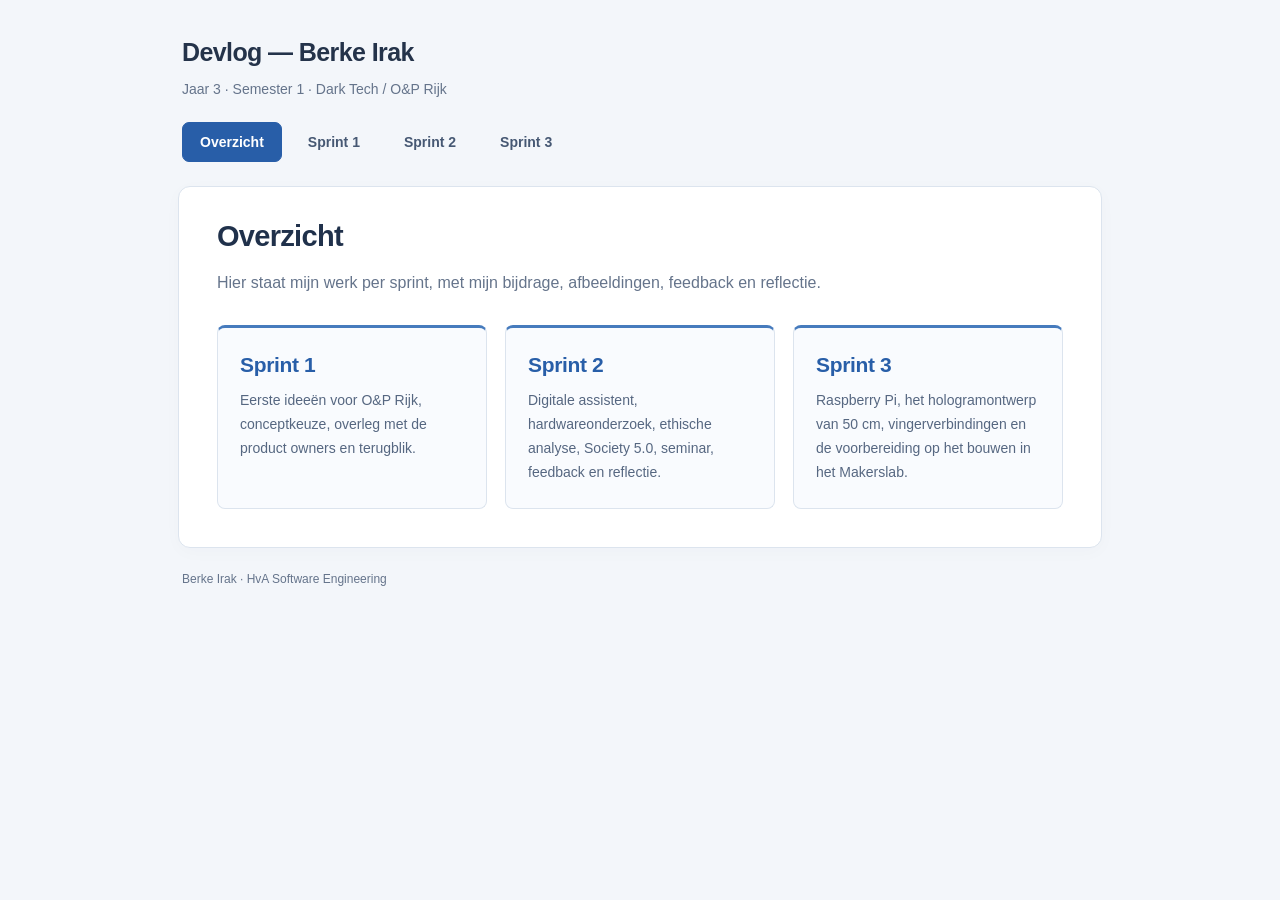
==== commit 715e8bca: "Add sprint 3 devlog with project preparation, images and navigation" ====
--- a/index.html
+++ b/index.html
@@ -9,12 +9,13 @@
 </head>
 <body>
 <a class="skip" href="#inhoud">Naar de inhoud</a>
-<header class="site-header"><a href="index.html" class="site-title">Devlog — Berke Irak</a><p>Jaar 3 · Semester 1 · Dark Tech / O&amp;P Rijk</p><nav aria-label="Sprints"><a href="index.html" aria-current="page">Overzicht</a><a href="sprint-1.html">Sprint 1</a><a href="sprint-2.html">Sprint 2</a></nav></header>
+<header class="site-header"><a href="index.html" class="site-title">Devlog — Berke Irak</a><p>Jaar 3 · Semester 1 · Dark Tech / O&amp;P Rijk</p><nav aria-label="Sprints"><a href="index.html" aria-current="page">Overzicht</a><a href="sprint-1.html">Sprint 1</a><a href="sprint-2.html">Sprint 2</a><a href="sprint-3.html">Sprint 3</a></nav></header>
 <main id="inhoud"><h1>Overzicht</h1>
 <p>Hier staat mijn werk per sprint, met mijn bijdrage, afbeeldingen, feedback en reflectie.</p>
 <ul class="sprint-list">
 <li><h2><a href="sprint-1.html">Sprint 1</a></h2><p>Eerste ideeën voor O&amp;P Rijk, conceptkeuze, overleg met de product owners en terugblik.</p></li>
 <li><h2><a href="sprint-2.html">Sprint 2</a></h2><p>Digitale assistent, hardwareonderzoek, ethische analyse, Society 5.0, seminar, feedback en reflectie.</p></li>
+<li><h2><a href="sprint-3.html">Sprint 3</a></h2><p>Raspberry Pi, het hologramontwerp van 50 cm, vingerverbindingen en de voorbereiding op het bouwen in het Makerslab.</p></li>
 </ul>
 </main><footer>Berke Irak · HvA Software Engineering</footer>
 </body></html>
--- a/styles.css
+++ b/styles.css
@@ -1,38 +1,99 @@
+:root {
+  --ink: #24334a;
+  --muted: #65748b;
+  --blue: #285ea8;
+  --line: #dce4ee;
+  --pale: #f0f5fc;
+}
 * { box-sizing: border-box; }
-html { scroll-padding-top: 20px; }
-body { max-width: 860px; margin: 0 auto; padding: 28px 24px; background: #fff; color: #222; font: 16px/1.65 Arial, sans-serif; }
-a { color: #185c9a; text-underline-offset: 3px; overflow-wrap: anywhere; }
-a:hover { color: #103d66; }
-a:focus-visible { outline: 2px solid #185c9a; outline-offset: 4px; }
+html { scroll-padding-top: 24px; background: #f3f6fa; }
+body { max-width: 980px; margin: 0 auto; padding: 36px 28px; color: var(--ink); font: 16px/1.75 -apple-system, BlinkMacSystemFont, "Segoe UI", sans-serif; }
+a { color: var(--blue); text-underline-offset: 3px; overflow-wrap: anywhere; }
+a:hover { color: #163e76; }
+a:focus-visible { outline: 3px solid #6597db; outline-offset: 4px; border-radius: 3px; }
 .skip { position: absolute; left: -9999px; }
-.skip:focus { position: static; display: block; }
-.site-header { padding-bottom: 18px; border-bottom: 1px solid #ddd; }
-.site-title { font-size: 20px; font-weight: bold; color: #222; text-decoration: none; }
-.site-header p { color: #666; font-size: 14px; margin: 5px 0 18px; }
-.site-header nav { display: flex; flex-wrap: wrap; gap: 10px 24px; }
-.site-header nav a[aria-current="page"] { color: #222; font-weight: bold; text-decoration-thickness: 2px; }
-h1 { font-size: 28px; line-height: 1.3; margin: 30px 0 16px; }
-h2 { font-size: 22px; line-height: 1.35; margin: 30px 0 12px; }
-h3 { font-size: 18px; line-height: 1.4; margin: 24px 0 10px; }
-p { margin: 12px 0; }
-li { margin: 5px 0; }
-.summary { color: #555; }
-.sprint-list { list-style: none; padding: 0; }
-.sprint-list li { padding: 4px 0 20px; border-bottom: 1px solid #e5e5e5; }
-.sprint-list h2 { margin: 20px 0 6px; }
-.sprint-list p { margin: 0; }
-.contents { background: #f5f5f5; padding: 16px 20px; margin: 22px 0 30px; }
-.contents ul { margin: 8px 0 0; padding-left: 22px; }
-section { border-top: 1px solid #ddd; padding-top: 6px; margin-top: 34px; }
-img { display: block; max-width: 100%; width: auto; height: auto; max-height: 440px; margin: 18px 0 8px; object-fit: contain; }
+.skip:focus { position: static; display: block; margin-bottom: 12px; }
+.site-header { padding: 0 4px 24px; }
+.site-title { font-size: 25px; line-height: 1.35; font-weight: 700; letter-spacing: -.6px; color: var(--ink); text-decoration: none; }
+.site-header p { color: var(--muted); font-size: 14px; margin: 7px 0 20px; }
+.site-header nav { display: flex; flex-wrap: wrap; gap: 8px; }
+.site-header nav a { border: 1px solid transparent; border-radius: 7px; padding: 7px 17px; color: #465873; font-size: 14px; font-weight: 600; text-decoration: none; }
+.site-header nav a:hover { background: #e7edf6; }
+.site-header nav a[aria-current="page"] { color: #fff; background: var(--blue); border-color: var(--blue); }
+main { background: #fff; border: 1px solid var(--line); border-radius: 12px; padding: 30px 38px 34px; box-shadow: 0 4px 18px #23354c06; }
+h1, h2, h3 { color: #20314b; line-height: 1.35; }
+h1 { font-size: 29px; letter-spacing: -.7px; margin: 0 0 12px; }
+h2 { font-size: 23px; letter-spacing: -.35px; margin: 30px 0 14px; }
+h3 { font-size: 18px; margin: 25px 0 10px; }
+p { margin: 13px 0; }
+li { margin: 6px 0; }
+.summary, main > p:first-of-type { color: var(--muted); }
+.sprint-list { display: grid; grid-template-columns: repeat(auto-fit, minmax(220px, 1fr)); gap: 18px; list-style: none; padding: 0; margin: 28px 0 4px; }
+.sprint-list li { position: relative; padding: 23px 22px; margin: 0; border: 1px solid var(--line); border-top: 3px solid #467bbd; border-radius: 8px; background: #f9fbfe; transition: border-color .15s, background .15s; }
+.sprint-list li:hover { border-color: #8faed5; background: #f1f6fd; }
+.sprint-list h2 { font-size: 21px; margin: 0 0 10px; }
+.sprint-list h2 a { text-decoration: none; }
+.sprint-list h2 a::after { content: ""; position: absolute; inset: 0; border-radius: 8px; }
+.sprint-list h2 a:focus-visible { outline: none; }
+.sprint-list li:focus-within { outline: 3px solid #6597db; outline-offset: 3px; }
+.sprint-list p { margin: 0; font-size: 14px; line-height: 1.7; color: #566781; }
+.contents { border: 1px solid #dce7f5; border-radius: 8px; background: var(--pale); padding: 18px 20px; margin: 24px 0 32px; }
+.contents strong { font-size: 14px; color: #405776; }
+.contents ul { display: flex; flex-wrap: wrap; gap: 8px 10px; list-style: none; margin: 12px 0 0; padding: 0; }
+.contents li { margin: 0; }
+.contents a { display: block; padding: 5px 10px; border: 1px solid #d6e1ef; border-radius: 5px; background: #fff; font-size: 13px; font-weight: 500; text-decoration: none; }
+.contents a:hover { border-color: #8faed5; }
+section { border-top: 1px solid var(--line); padding-top: 8px; margin-top: 35px; }
+section > h2 { border-left: 3px solid #467bbd; padding-left: 13px; margin-top: 22px; }
+img { display: block; max-width: 100%; width: auto; height: auto; max-height: 440px; margin: 22px 0 10px; object-fit: contain; border: 1px solid var(--line); border-radius: 7px; }
 img[alt="8ball"] { max-height: 220px; }
-p:has(> em) { font-size: 14px; color: #555; margin-top: 6px; }
-.table-wrap { overflow-x: auto; margin: 20px 0; }
-table { border-collapse: collapse; width: 100%; font-size: 14px; }
-th, td { text-align: left; vertical-align: top; padding: 12px; border: 1px solid #ddd; }
-th { background: #f5f5f5; }
-.evidence { margin: 24px 0; }
-.next { border-top: 1px solid #ddd; padding-top: 20px; margin-top: 32px; }
-footer { border-top: 1px solid #ddd; margin-top: 40px; padding-top: 16px; color: #777; font-size: 13px; }
-@media (max-width: 600px) { body { padding: 20px 16px; } h1 { font-size: 25px; } h2 { font-size: 21px; } th, td { padding: 9px; } }
-@media print { .site-header nav, .contents, .next, footer { display: none; } body { max-width: none; padding: 0; color: #000; } img { max-height: 300px; } h2, h3 { break-after: avoid; } }
+p:has(> em) { font-size: 13px; color: var(--muted); margin-top: 7px; }
+.table-wrap { overflow-x: auto; margin: 22px 0; border: 1px solid var(--line); border-radius: 8px; }
+table { border-collapse: collapse; width: 100%; font-size: 14px; line-height: 1.6; }
+th, td { text-align: left; vertical-align: top; padding: 14px 16px; border-bottom: 1px solid var(--line); }
+th { background: var(--pale); color: #334e70; font-weight: 600; }
+tr:last-child td { border-bottom: 0; }
+tbody tr:nth-child(even) { background: #fafbfd; }
+.evidence { background: #f8fafc; border-left: 3px solid #a6b6cb; padding: 16px 20px; margin: 26px 0; border-radius: 0 6px 6px 0; }
+.evidence h3 { font-size: 16px; margin: 0 0 8px; }
+.evidence p { font-size: 14px; color: #566781; margin: 0; }
+.next { border-top: 1px solid var(--line); padding-top: 22px; margin-top: 32px; font-size: 14px; }
+footer { padding: 21px 4px 0; color: var(--muted); font-size: 12px; }
+@media (max-width: 650px) {
+  body { padding: 24px 14px; }
+  .site-header { padding-bottom: 20px; }
+  .site-title { font-size: 22px; }
+  .site-header p { font-size: 12px; }
+  .site-header nav a { padding: 7px 14px; }
+  main { padding: 23px 20px; border-radius: 9px; }
+  h1 { font-size: 26px; }
+  h2 { font-size: 21px; }
+  .sprint-list { grid-template-columns: 1fr; gap: 14px; }
+  .sprint-list li { padding: 19px; }
+  .contents { padding: 15px; }
+  th, td { padding: 10px; }
+}
+@media (prefers-reduced-motion: reduce) { * { transition: none !important; } }
+@media print {
+  html { background: white; }
+  body { max-width: none; padding: 0; color: #000; }
+  main { border: 0; padding: 0; box-shadow: none; }
+  .site-header nav, .contents, .next, footer { display: none; }
+  img { max-height: 300px; }
+  h2, h3 { break-after: avoid; }
+  .sprint-list { display: block; }
+  .sprint-list li { margin: 16px 0; }
+}
+
+/* Sprint 3: figures and material photos in the existing page style. */
+.sprint-date { color: var(--muted); font-size: 13px; }
+.sprint-three figure { margin: 24px 0; }
+.sprint-three figure img { margin: 0 0 9px; }
+.sprint-three figcaption { color: var(--muted); font-size: 13px; line-height: 1.6; }
+.sprint-three .image-grid { display: grid; grid-template-columns: repeat(2, minmax(0, 1fr)); gap: 20px; }
+.sprint-three .image-grid figure { margin-top: 12px; }
+.sprint-three .image-grid img { height: 360px; width: 100%; object-fit: contain; background: #f9fbfe; }
+@media (max-width: 650px) {
+  .sprint-three .image-grid { grid-template-columns: 1fr; gap: 4px; }
+  .sprint-three .image-grid img { height: auto; max-height: 440px; }
+}
